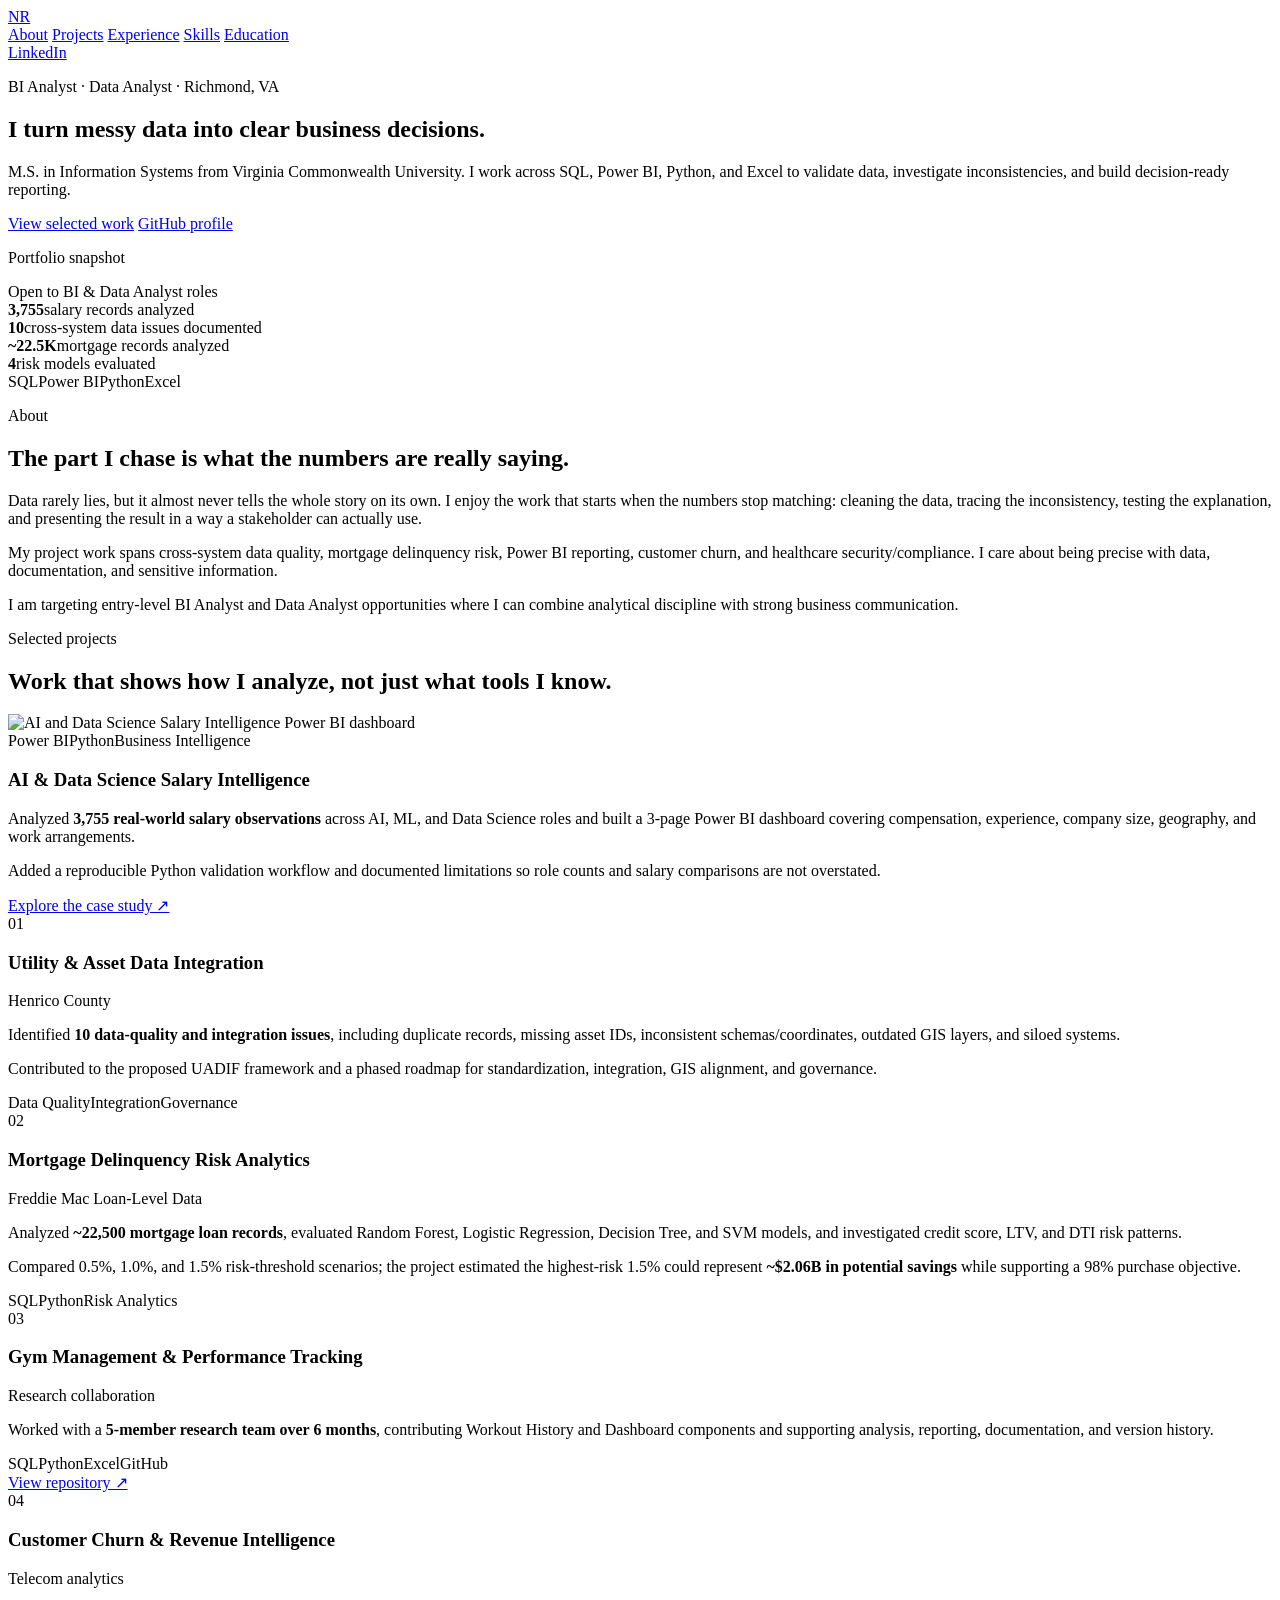
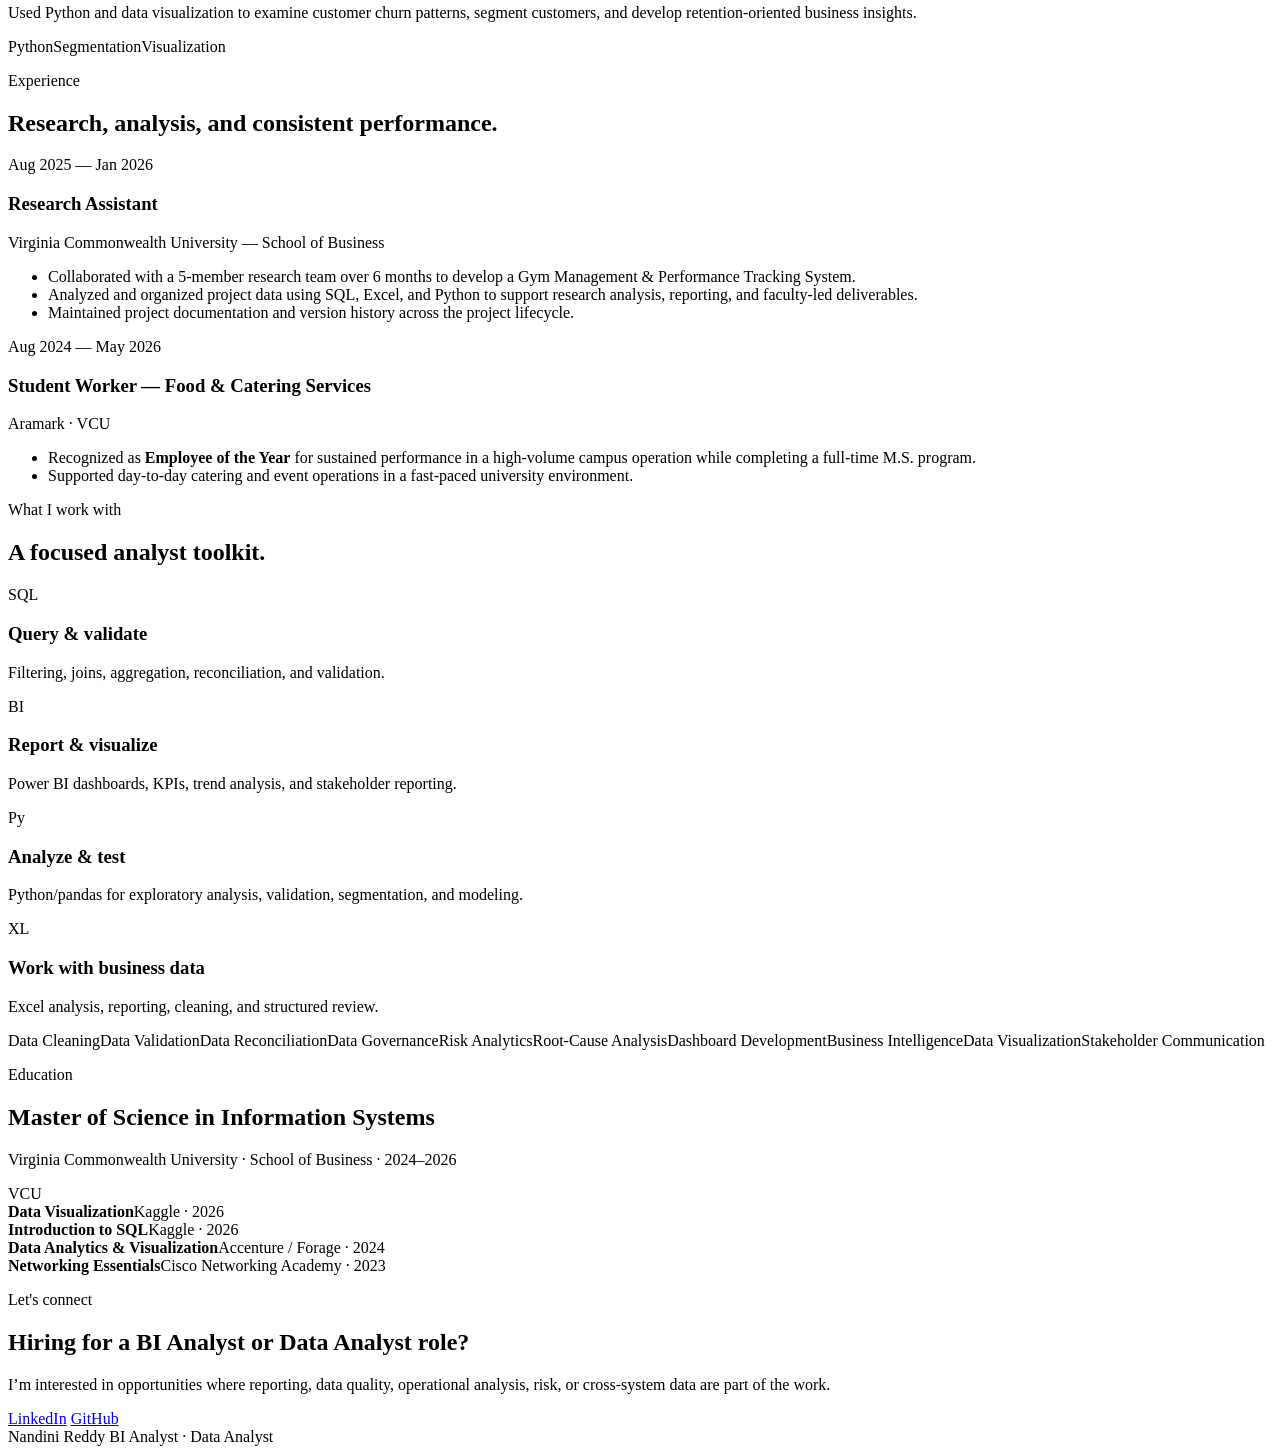
==== index.html @ f05cb291 "Add BI analytics portfolio website" ====
<!doctype html>
<html lang="en">
<head>
  <meta charset="utf-8" />
  <meta name="viewport" content="width=device-width, initial-scale=1" />
  <meta name="description" content="Nandini Reddy — BI Analyst and Data Analyst portfolio featuring Power BI, SQL, Python, Excel, data quality, and risk analytics projects." />
  <title>Nandini Reddy | BI & Data Analyst</title>
  <link rel="preconnect" href="https://fonts.googleapis.com">
  <link rel="preconnect" href="https://fonts.gstatic.com" crossorigin>
  <link href="https://fonts.googleapis.com/css2?family=Inter:wght@400;500;600;700;800&family=Playfair+Display:wght@600;700&display=swap" rel="stylesheet">
  <link rel="stylesheet" href="styles.css" />
</head>
<body>
  <header class="site-header">
    <a class="brand" href="#home" aria-label="Home">NR</a>
    <nav class="nav" aria-label="Primary navigation">
      <a href="#about">About</a>
      <a href="#projects">Projects</a>
      <a href="#experience">Experience</a>
      <a href="#skills">Skills</a>
      <a href="#education">Education</a>
    </nav>
    <a class="nav-cta" href="https://www.linkedin.com/in/gnandinireddy" target="_blank" rel="noreferrer">LinkedIn</a>
  </header>

  <main>
    <section id="home" class="hero section-shell">
      <div class="hero-copy reveal">
        <p class="eyebrow">BI Analyst · Data Analyst · Richmond, VA</p>
        <h1>I turn messy data into <span>clear business decisions.</span></h1>
        <p class="hero-lede">M.S. in Information Systems from Virginia Commonwealth University. I work across SQL, Power BI, Python, and Excel to validate data, investigate inconsistencies, and build decision-ready reporting.</p>
        <div class="hero-actions">
          <a class="btn btn-primary" href="#projects">View selected work</a>
          <a class="btn btn-secondary" href="https://github.com/gudhatin28" target="_blank" rel="noreferrer">GitHub profile</a>
        </div>
      </div>

      <aside class="hero-panel reveal" aria-label="Portfolio highlights">
        <div class="hero-panel-top">
          <p class="mini-label">Portfolio snapshot</p>
          <span class="status-dot"><i></i> Open to BI & Data Analyst roles</span>
        </div>
        <div class="metric-grid">
          <div class="metric-card"><strong>3,755</strong><span>salary records analyzed</span></div>
          <div class="metric-card"><strong>10</strong><span>cross-system data issues documented</span></div>
          <div class="metric-card"><strong>~22.5K</strong><span>mortgage records analyzed</span></div>
          <div class="metric-card"><strong>4</strong><span>risk models evaluated</span></div>
        </div>
        <div class="stack-line">
          <span>SQL</span><span>Power BI</span><span>Python</span><span>Excel</span>
        </div>
      </aside>
    </section>

    <section id="about" class="about section-shell section-block">
      <div class="section-heading reveal">
        <p class="eyebrow">About</p>
        <h2>The part I chase is what the numbers are really saying.</h2>
      </div>
      <div class="about-grid">
        <p class="about-lead reveal">Data rarely lies, but it almost never tells the whole story on its own. I enjoy the work that starts when the numbers stop matching: cleaning the data, tracing the inconsistency, testing the explanation, and presenting the result in a way a stakeholder can actually use.</p>
        <div class="about-copy reveal">
          <p>My project work spans cross-system data quality, mortgage delinquency risk, Power BI reporting, customer churn, and healthcare security/compliance. I care about being precise with data, documentation, and sensitive information.</p>
          <p>I am targeting entry-level BI Analyst and Data Analyst opportunities where I can combine analytical discipline with strong business communication.</p>
        </div>
      </div>
    </section>

    <section id="projects" class="projects section-shell section-block">
      <div class="section-heading reveal">
        <p class="eyebrow">Selected projects</p>
        <h2>Work that shows how I analyze, not just what tools I know.</h2>
      </div>

      <article class="project project-featured reveal">
        <div class="project-media">
          <img src="https://raw.githubusercontent.com/gudhatin28/ai-job-market-powerbi-dashboard/main/overview.png" alt="AI and Data Science Salary Intelligence Power BI dashboard" loading="lazy" />
        </div>
        <div class="project-content">
          <div class="project-kicker"><span>Power BI</span><span>Python</span><span>Business Intelligence</span></div>
          <h3>AI & Data Science Salary Intelligence</h3>
          <p>Analyzed <strong>3,755 real-world salary observations</strong> across AI, ML, and Data Science roles and built a 3-page Power BI dashboard covering compensation, experience, company size, geography, and work arrangements.</p>
          <p>Added a reproducible Python validation workflow and documented limitations so role counts and salary comparisons are not overstated.</p>
          <a class="text-link" href="https://github.com/gudhatin28/ai-job-market-powerbi-dashboard" target="_blank" rel="noreferrer">Explore the case study ↗</a>
        </div>
      </article>

      <div class="project-grid">
        <article class="project-card reveal">
          <div class="project-number">01</div>
          <h3>Utility & Asset Data Integration</h3>
          <p class="project-subtitle">Henrico County</p>
          <p>Identified <strong>10 data-quality and integration issues</strong>, including duplicate records, missing asset IDs, inconsistent schemas/coordinates, outdated GIS layers, and siloed systems.</p>
          <p>Contributed to the proposed UADIF framework and a phased roadmap for standardization, integration, GIS alignment, and governance.</p>
          <div class="tag-row"><span>Data Quality</span><span>Integration</span><span>Governance</span></div>
        </article>

        <article class="project-card reveal">
          <div class="project-number">02</div>
          <h3>Mortgage Delinquency Risk Analytics</h3>
          <p class="project-subtitle">Freddie Mac Loan-Level Data</p>
          <p>Analyzed <strong>~22,500 mortgage loan records</strong>, evaluated Random Forest, Logistic Regression, Decision Tree, and SVM models, and investigated credit score, LTV, and DTI risk patterns.</p>
          <p>Compared 0.5%, 1.0%, and 1.5% risk-threshold scenarios; the project estimated the highest-risk 1.5% could represent <strong>~$2.06B in potential savings</strong> while supporting a 98% purchase objective.</p>
          <div class="tag-row"><span>SQL</span><span>Python</span><span>Risk Analytics</span></div>
        </article>

        <article class="project-card reveal">
          <div class="project-number">03</div>
          <h3>Gym Management & Performance Tracking</h3>
          <p class="project-subtitle">Research collaboration</p>
          <p>Worked with a <strong>5-member research team over 6 months</strong>, contributing Workout History and Dashboard components and supporting analysis, reporting, documentation, and version history.</p>
          <div class="tag-row"><span>SQL</span><span>Python</span><span>Excel</span><span>GitHub</span></div>
          <a class="text-link" href="https://github.com/gudhatin28/Gym-Management-and-Performance-Tracking-System" target="_blank" rel="noreferrer">View repository ↗</a>
        </article>

        <article class="project-card muted reveal">
          <div class="project-number">04</div>
          <h3>Customer Churn & Revenue Intelligence</h3>
          <p class="project-subtitle">Telecom analytics</p>
          <p>Used Python and data visualization to examine customer churn patterns, segment customers, and develop retention-oriented business insights.</p>
          <div class="tag-row"><span>Python</span><span>Segmentation</span><span>Visualization</span></div>
        </article>
      </div>
    </section>

    <section id="experience" class="experience section-shell section-block">
      <div class="section-heading reveal">
        <p class="eyebrow">Experience</p>
        <h2>Research, analysis, and consistent performance.</h2>
      </div>
      <div class="timeline">
        <article class="timeline-item reveal">
          <div class="timeline-date">Aug 2025 — Jan 2026</div>
          <div class="timeline-body">
            <h3>Research Assistant</h3>
            <p class="timeline-org">Virginia Commonwealth University — School of Business</p>
            <ul>
              <li>Collaborated with a 5-member research team over 6 months to develop a Gym Management & Performance Tracking System.</li>
              <li>Analyzed and organized project data using SQL, Excel, and Python to support research analysis, reporting, and faculty-led deliverables.</li>
              <li>Maintained project documentation and version history across the project lifecycle.</li>
            </ul>
          </div>
        </article>

        <article class="timeline-item reveal">
          <div class="timeline-date">Aug 2024 — May 2026</div>
          <div class="timeline-body">
            <h3>Student Worker — Food & Catering Services</h3>
            <p class="timeline-org">Aramark · VCU</p>
            <ul>
              <li>Recognized as <strong>Employee of the Year</strong> for sustained performance in a high-volume campus operation while completing a full-time M.S. program.</li>
              <li>Supported day-to-day catering and event operations in a fast-paced university environment.</li>
            </ul>
          </div>
        </article>
      </div>
    </section>

    <section id="skills" class="skills section-shell section-block">
      <div class="section-heading centered reveal">
        <p class="eyebrow">What I work with</p>
        <h2>A focused analyst toolkit.</h2>
      </div>
      <div class="skill-grid">
        <div class="skill-card reveal"><span class="skill-icon">SQL</span><h3>Query & validate</h3><p>Filtering, joins, aggregation, reconciliation, and validation.</p></div>
        <div class="skill-card reveal"><span class="skill-icon">BI</span><h3>Report & visualize</h3><p>Power BI dashboards, KPIs, trend analysis, and stakeholder reporting.</p></div>
        <div class="skill-card reveal"><span class="skill-icon">Py</span><h3>Analyze & test</h3><p>Python/pandas for exploratory analysis, validation, segmentation, and modeling.</p></div>
        <div class="skill-card reveal"><span class="skill-icon">XL</span><h3>Work with business data</h3><p>Excel analysis, reporting, cleaning, and structured review.</p></div>
      </div>
      <div class="skill-cloud reveal" aria-label="Additional skills">
        <span>Data Cleaning</span><span>Data Validation</span><span>Data Reconciliation</span><span>Data Governance</span><span>Risk Analytics</span><span>Root-Cause Analysis</span><span>Dashboard Development</span><span>Business Intelligence</span><span>Data Visualization</span><span>Stakeholder Communication</span>
      </div>
    </section>

    <section id="education" class="education section-shell section-block">
      <div class="education-card reveal">
        <div>
          <p class="eyebrow">Education</p>
          <h2>Master of Science in Information Systems</h2>
          <p>Virginia Commonwealth University · School of Business · 2024–2026</p>
        </div>
        <div class="education-mark">VCU</div>
      </div>

      <div class="cert-grid reveal">
        <div><strong>Data Visualization</strong><span>Kaggle · 2026</span></div>
        <div><strong>Introduction to SQL</strong><span>Kaggle · 2026</span></div>
        <div><strong>Data Analytics & Visualization</strong><span>Accenture / Forage · 2024</span></div>
        <div><strong>Networking Essentials</strong><span>Cisco Networking Academy · 2023</span></div>
      </div>
    </section>

    <section class="contact section-shell section-block">
      <div class="contact-card reveal">
        <p class="eyebrow">Let's connect</p>
        <h2>Hiring for a BI Analyst or Data Analyst role?</h2>
        <p>I’m interested in opportunities where reporting, data quality, operational analysis, risk, or cross-system data are part of the work.</p>
        <div class="hero-actions">
          <a class="btn btn-primary" href="https://www.linkedin.com/in/gnandinireddy" target="_blank" rel="noreferrer">LinkedIn</a>
          <a class="btn btn-secondary" href="https://github.com/gudhatin28" target="_blank" rel="noreferrer">GitHub</a>
        </div>
      </div>
    </section>
  </main>

  <footer>
    <div class="section-shell footer-inner">
      <span>Nandini Reddy</span>
      <span>BI Analyst · Data Analyst</span>
      <span id="year"></span>
    </div>
  </footer>

  <script src="script.js"></script>
</body>
</html>
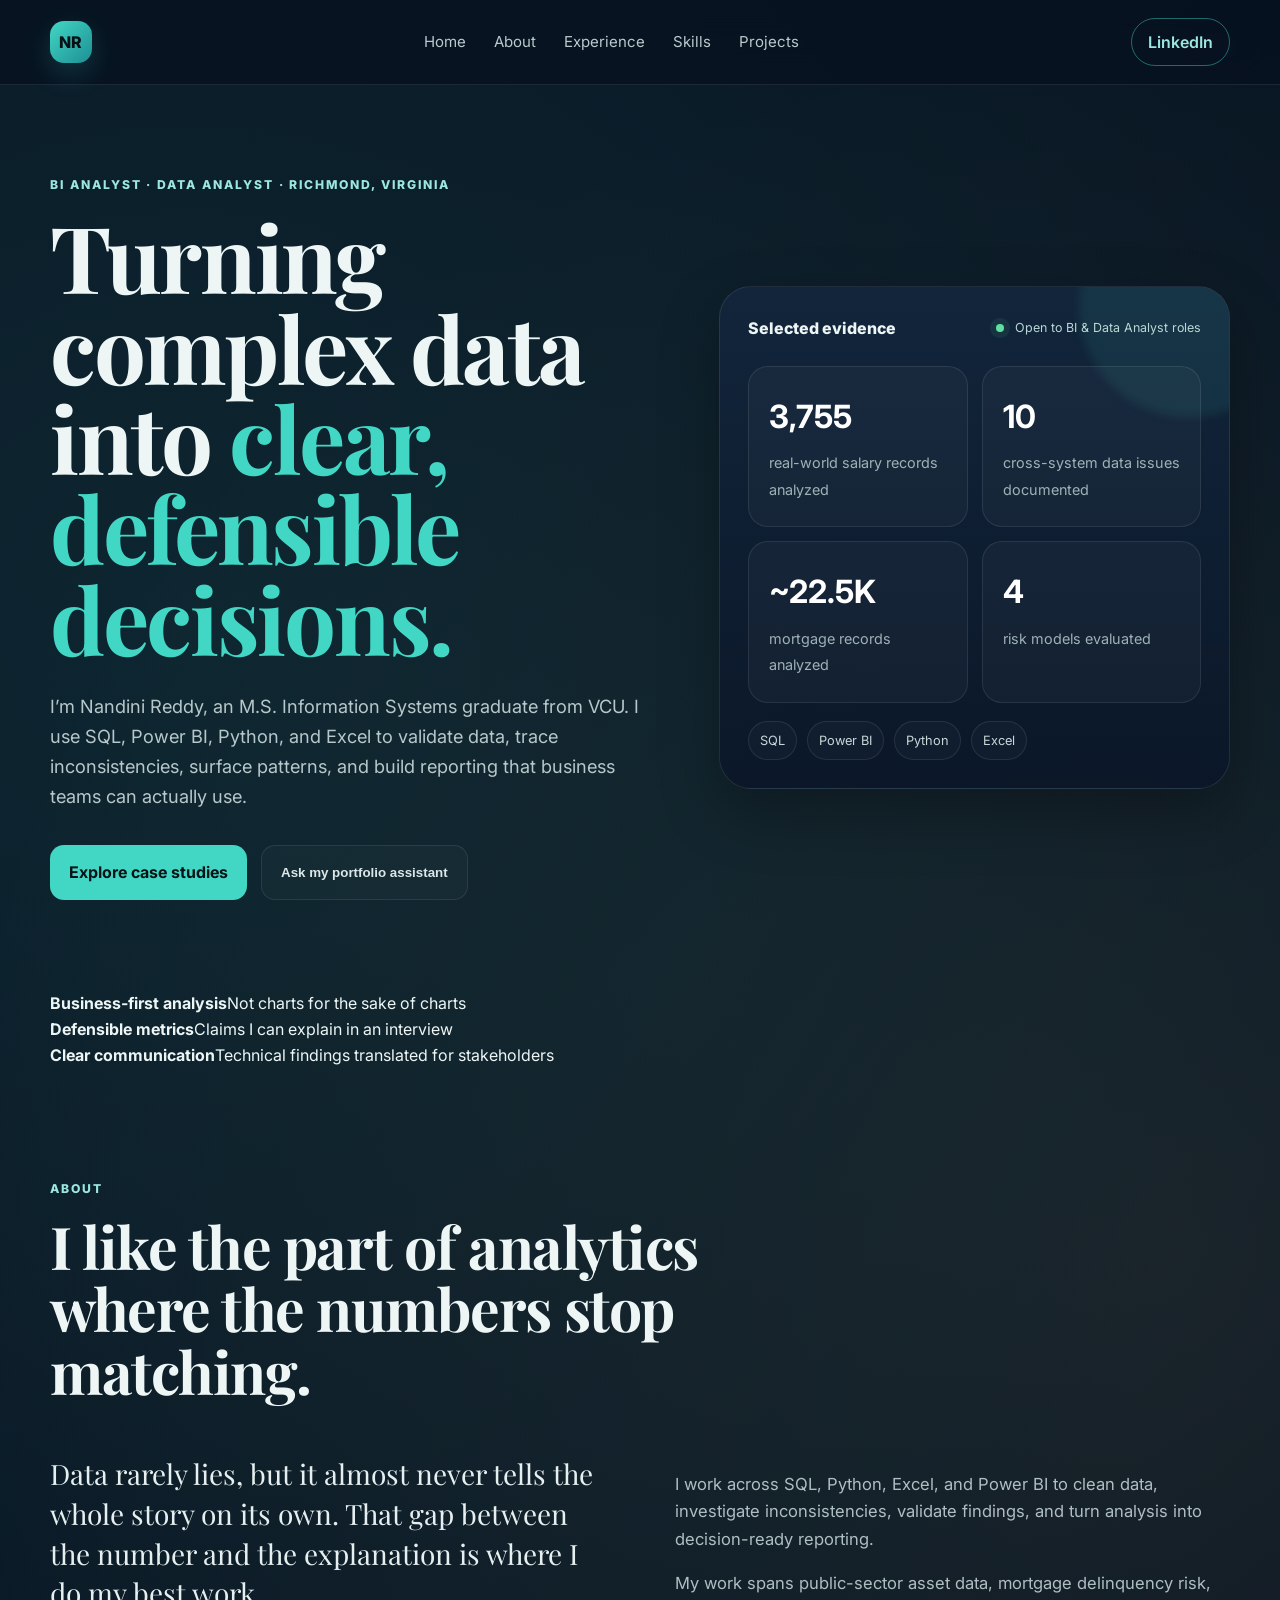
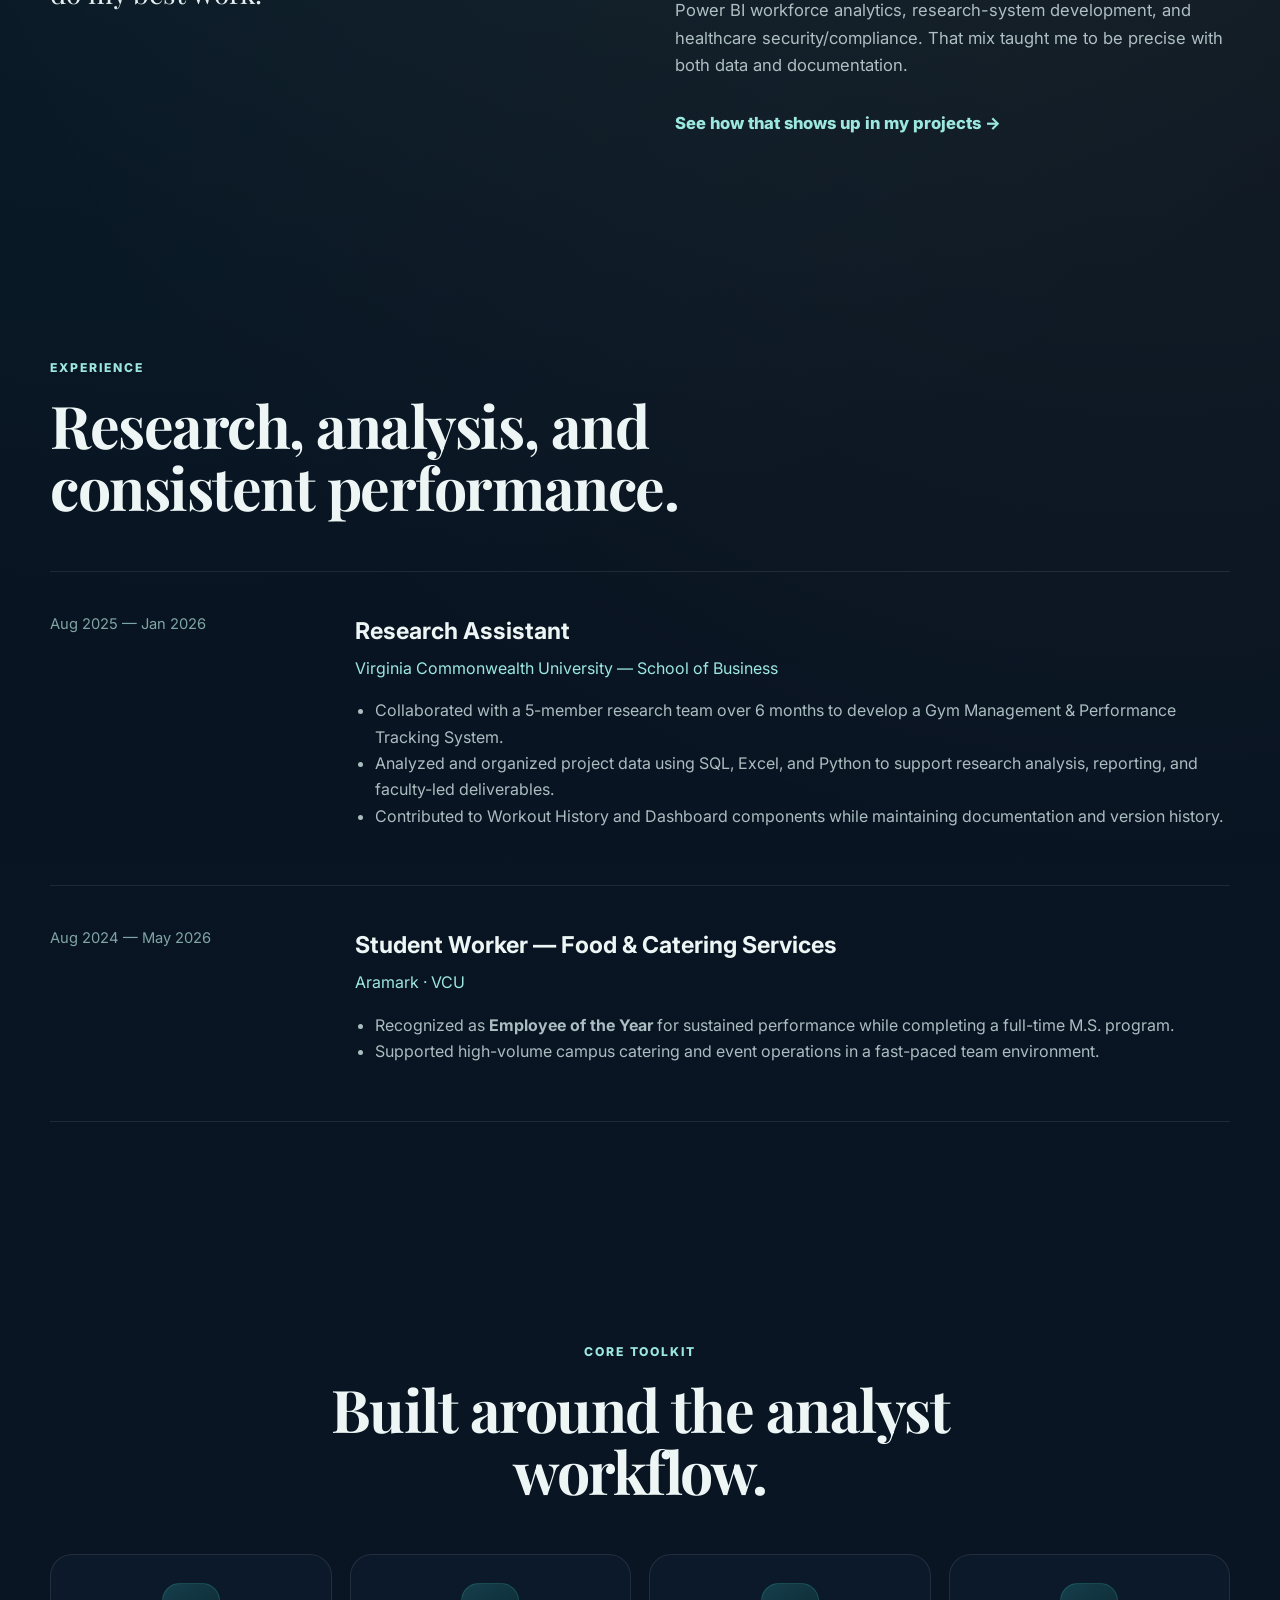
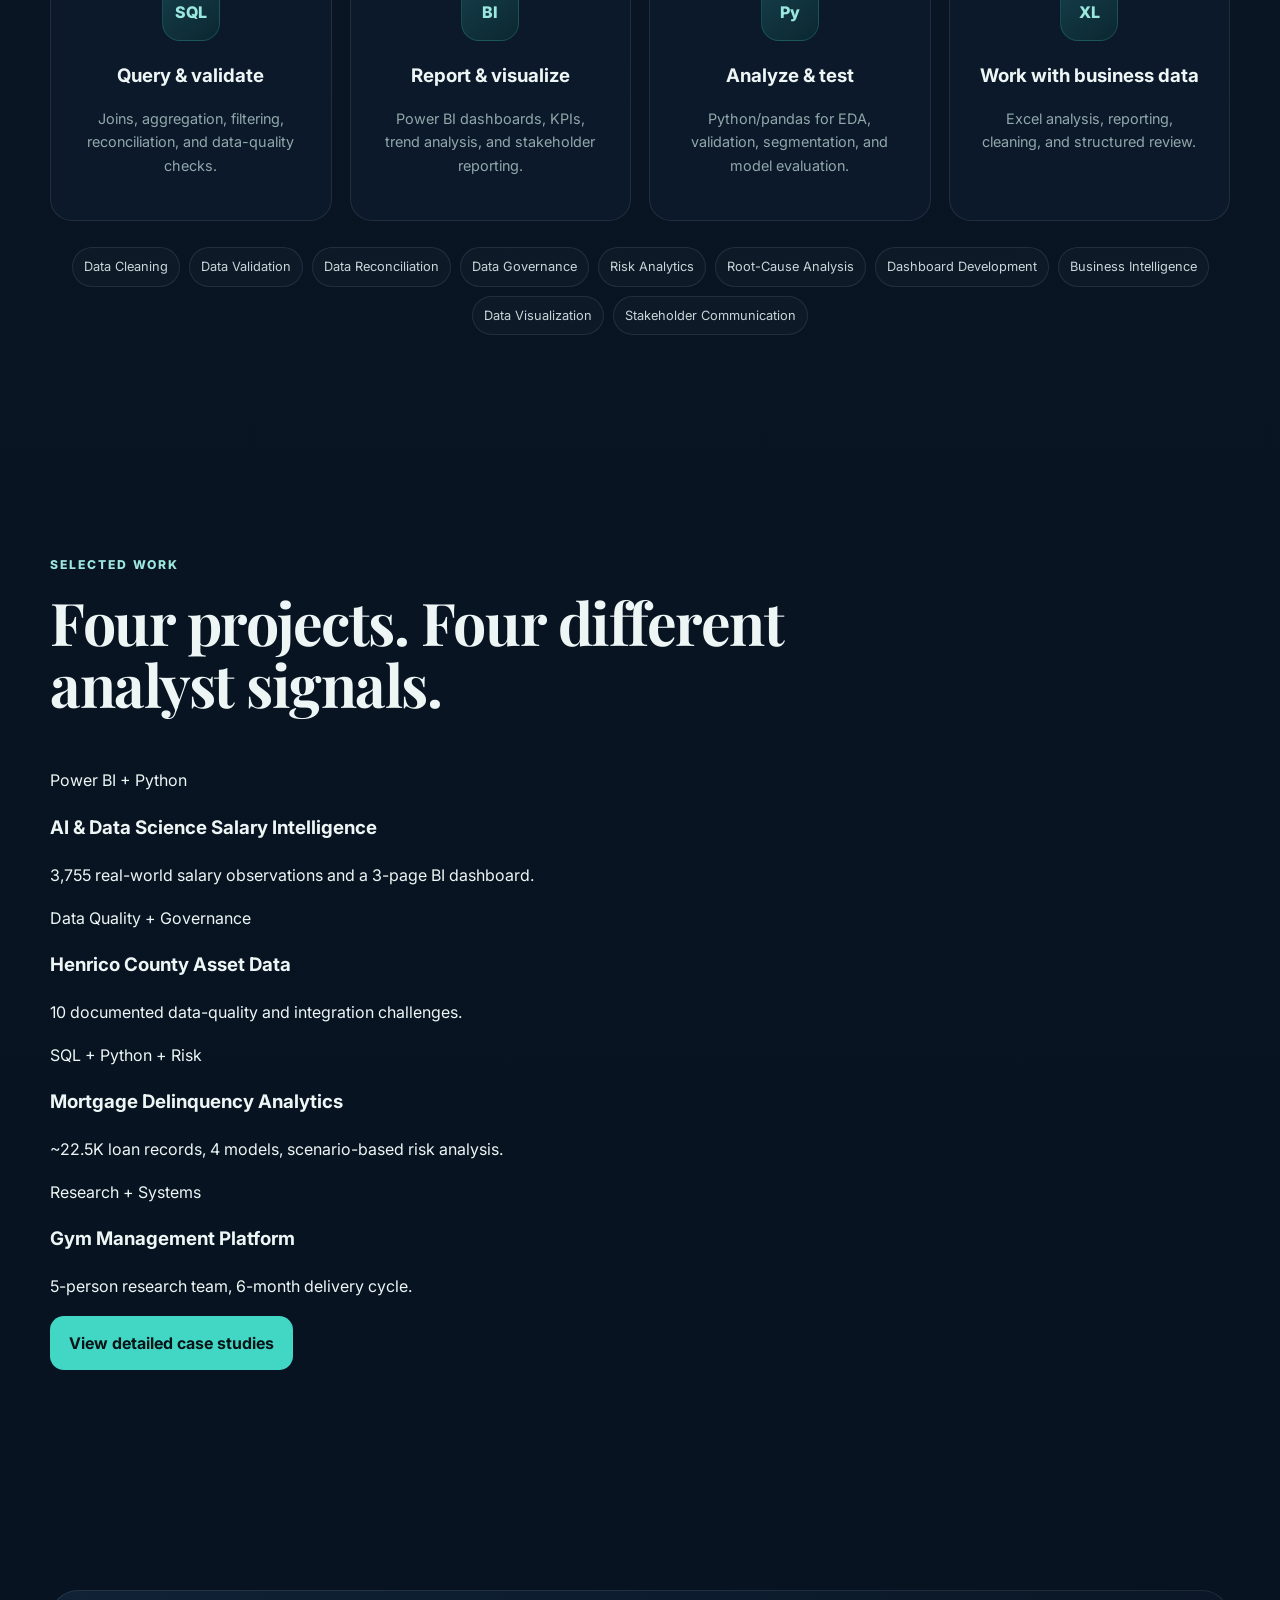
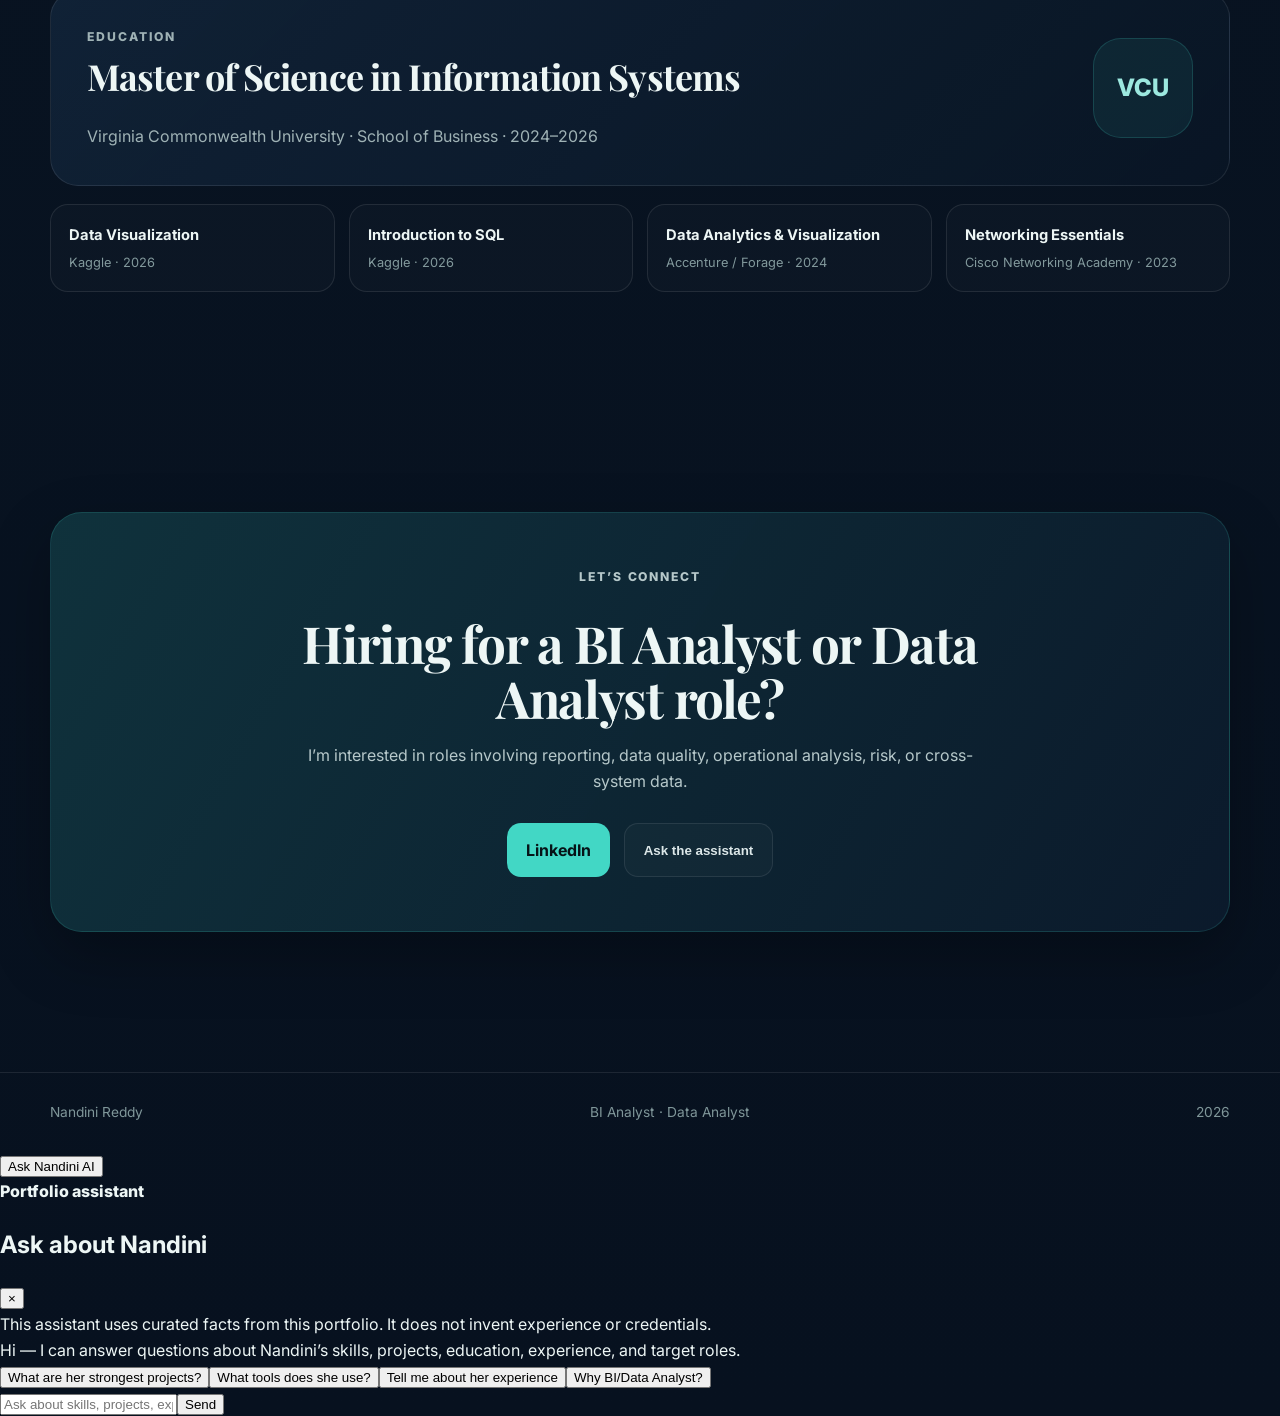
==== commit fc048b0d: "Turn portfolio home into advanced two-page experience" ====
--- a/index.html
+++ b/index.html
@@ -3,22 +3,22 @@
 <head>
   <meta charset="utf-8" />
   <meta name="viewport" content="width=device-width, initial-scale=1" />
-  <meta name="description" content="Nandini Reddy — BI Analyst and Data Analyst portfolio featuring Power BI, SQL, Python, Excel, data quality, and risk analytics projects." />
+  <meta name="description" content="Nandini Reddy — BI Analyst and Data Analyst portfolio featuring SQL, Power BI, Python, Excel, data quality, and decision-ready analytics." />
   <title>Nandini Reddy | BI & Data Analyst</title>
   <link rel="preconnect" href="https://fonts.googleapis.com">
   <link rel="preconnect" href="https://fonts.gstatic.com" crossorigin>
   <link href="https://fonts.googleapis.com/css2?family=Inter:wght@400;500;600;700;800&family=Playfair+Display:wght@600;700&display=swap" rel="stylesheet">
   <link rel="stylesheet" href="styles.css" />
 </head>
-<body>
+<body data-page="home">
   <header class="site-header">
-    <a class="brand" href="#home" aria-label="Home">NR</a>
+    <a class="brand" href="index.html" aria-label="Home">NR</a>
     <nav class="nav" aria-label="Primary navigation">
+      <a class="active" href="index.html">Home</a>
       <a href="#about">About</a>
-      <a href="#projects">Projects</a>
       <a href="#experience">Experience</a>
       <a href="#skills">Skills</a>
-      <a href="#education">Education</a>
+      <a href="projects.html">Projects</a>
     </nav>
     <a class="nav-cta" href="https://www.linkedin.com/in/gnandinireddy" target="_blank" rel="noreferrer">LinkedIn</a>
   </header>
@@ -26,100 +26,48 @@
   <main>
     <section id="home" class="hero section-shell">
       <div class="hero-copy reveal">
-        <p class="eyebrow">BI Analyst · Data Analyst · Richmond, VA</p>
-        <h1>I turn messy data into <span>clear business decisions.</span></h1>
-        <p class="hero-lede">M.S. in Information Systems from Virginia Commonwealth University. I work across SQL, Power BI, Python, and Excel to validate data, investigate inconsistencies, and build decision-ready reporting.</p>
+        <p class="eyebrow">BI Analyst · Data Analyst · Richmond, Virginia</p>
+        <h1>Turning complex data into <span>clear, defensible decisions.</span></h1>
+        <p class="hero-lede">I’m Nandini Reddy, an M.S. Information Systems graduate from VCU. I use SQL, Power BI, Python, and Excel to validate data, trace inconsistencies, surface patterns, and build reporting that business teams can actually use.</p>
         <div class="hero-actions">
-          <a class="btn btn-primary" href="#projects">View selected work</a>
-          <a class="btn btn-secondary" href="https://github.com/gudhatin28" target="_blank" rel="noreferrer">GitHub profile</a>
+          <a class="btn btn-primary" href="projects.html">Explore case studies</a>
+          <button class="btn btn-secondary open-assistant" type="button">Ask my portfolio assistant</button>
         </div>
       </div>
 
       <aside class="hero-panel reveal" aria-label="Portfolio highlights">
         <div class="hero-panel-top">
-          <p class="mini-label">Portfolio snapshot</p>
+          <p class="mini-label">Selected evidence</p>
           <span class="status-dot"><i></i> Open to BI & Data Analyst roles</span>
         </div>
         <div class="metric-grid">
-          <div class="metric-card"><strong>3,755</strong><span>salary records analyzed</span></div>
+          <div class="metric-card"><strong>3,755</strong><span>real-world salary records analyzed</span></div>
           <div class="metric-card"><strong>10</strong><span>cross-system data issues documented</span></div>
           <div class="metric-card"><strong>~22.5K</strong><span>mortgage records analyzed</span></div>
           <div class="metric-card"><strong>4</strong><span>risk models evaluated</span></div>
         </div>
-        <div class="stack-line">
-          <span>SQL</span><span>Power BI</span><span>Python</span><span>Excel</span>
-        </div>
+        <div class="stack-line"><span>SQL</span><span>Power BI</span><span>Python</span><span>Excel</span></div>
       </aside>
+    </section>
+
+    <section class="trust-strip section-shell reveal" aria-label="Portfolio strengths">
+      <div><strong>Business-first analysis</strong><span>Not charts for the sake of charts</span></div>
+      <div><strong>Defensible metrics</strong><span>Claims I can explain in an interview</span></div>
+      <div><strong>Clear communication</strong><span>Technical findings translated for stakeholders</span></div>
     </section>
 
     <section id="about" class="about section-shell section-block">
       <div class="section-heading reveal">
         <p class="eyebrow">About</p>
-        <h2>The part I chase is what the numbers are really saying.</h2>
+        <h2>I like the part of analytics where the numbers stop matching.</h2>
       </div>
       <div class="about-grid">
-        <p class="about-lead reveal">Data rarely lies, but it almost never tells the whole story on its own. I enjoy the work that starts when the numbers stop matching: cleaning the data, tracing the inconsistency, testing the explanation, and presenting the result in a way a stakeholder can actually use.</p>
+        <p class="about-lead reveal">Data rarely lies, but it almost never tells the whole story on its own. That gap between the number and the explanation is where I do my best work.</p>
         <div class="about-copy reveal">
-          <p>My project work spans cross-system data quality, mortgage delinquency risk, Power BI reporting, customer churn, and healthcare security/compliance. I care about being precise with data, documentation, and sensitive information.</p>
-          <p>I am targeting entry-level BI Analyst and Data Analyst opportunities where I can combine analytical discipline with strong business communication.</p>
+          <p>I work across SQL, Python, Excel, and Power BI to clean data, investigate inconsistencies, validate findings, and turn analysis into decision-ready reporting.</p>
+          <p>My work spans public-sector asset data, mortgage delinquency risk, Power BI workforce analytics, research-system development, and healthcare security/compliance. That mix taught me to be precise with both data and documentation.</p>
+          <a class="text-link" href="projects.html">See how that shows up in my projects →</a>
         </div>
-      </div>
-    </section>
-
-    <section id="projects" class="projects section-shell section-block">
-      <div class="section-heading reveal">
-        <p class="eyebrow">Selected projects</p>
-        <h2>Work that shows how I analyze, not just what tools I know.</h2>
-      </div>
-
-      <article class="project project-featured reveal">
-        <div class="project-media">
-          <img src="https://raw.githubusercontent.com/gudhatin28/ai-job-market-powerbi-dashboard/main/overview.png" alt="AI and Data Science Salary Intelligence Power BI dashboard" loading="lazy" />
-        </div>
-        <div class="project-content">
-          <div class="project-kicker"><span>Power BI</span><span>Python</span><span>Business Intelligence</span></div>
-          <h3>AI & Data Science Salary Intelligence</h3>
-          <p>Analyzed <strong>3,755 real-world salary observations</strong> across AI, ML, and Data Science roles and built a 3-page Power BI dashboard covering compensation, experience, company size, geography, and work arrangements.</p>
-          <p>Added a reproducible Python validation workflow and documented limitations so role counts and salary comparisons are not overstated.</p>
-          <a class="text-link" href="https://github.com/gudhatin28/ai-job-market-powerbi-dashboard" target="_blank" rel="noreferrer">Explore the case study ↗</a>
-        </div>
-      </article>
-
-      <div class="project-grid">
-        <article class="project-card reveal">
-          <div class="project-number">01</div>
-          <h3>Utility & Asset Data Integration</h3>
-          <p class="project-subtitle">Henrico County</p>
-          <p>Identified <strong>10 data-quality and integration issues</strong>, including duplicate records, missing asset IDs, inconsistent schemas/coordinates, outdated GIS layers, and siloed systems.</p>
-          <p>Contributed to the proposed UADIF framework and a phased roadmap for standardization, integration, GIS alignment, and governance.</p>
-          <div class="tag-row"><span>Data Quality</span><span>Integration</span><span>Governance</span></div>
-        </article>
-
-        <article class="project-card reveal">
-          <div class="project-number">02</div>
-          <h3>Mortgage Delinquency Risk Analytics</h3>
-          <p class="project-subtitle">Freddie Mac Loan-Level Data</p>
-          <p>Analyzed <strong>~22,500 mortgage loan records</strong>, evaluated Random Forest, Logistic Regression, Decision Tree, and SVM models, and investigated credit score, LTV, and DTI risk patterns.</p>
-          <p>Compared 0.5%, 1.0%, and 1.5% risk-threshold scenarios; the project estimated the highest-risk 1.5% could represent <strong>~$2.06B in potential savings</strong> while supporting a 98% purchase objective.</p>
-          <div class="tag-row"><span>SQL</span><span>Python</span><span>Risk Analytics</span></div>
-        </article>
-
-        <article class="project-card reveal">
-          <div class="project-number">03</div>
-          <h3>Gym Management & Performance Tracking</h3>
-          <p class="project-subtitle">Research collaboration</p>
-          <p>Worked with a <strong>5-member research team over 6 months</strong>, contributing Workout History and Dashboard components and supporting analysis, reporting, documentation, and version history.</p>
-          <div class="tag-row"><span>SQL</span><span>Python</span><span>Excel</span><span>GitHub</span></div>
-          <a class="text-link" href="https://github.com/gudhatin28/Gym-Management-and-Performance-Tracking-System" target="_blank" rel="noreferrer">View repository ↗</a>
-        </article>
-
-        <article class="project-card muted reveal">
-          <div class="project-number">04</div>
-          <h3>Customer Churn & Revenue Intelligence</h3>
-          <p class="project-subtitle">Telecom analytics</p>
-          <p>Used Python and data visualization to examine customer churn patterns, segment customers, and develop retention-oriented business insights.</p>
-          <div class="tag-row"><span>Python</span><span>Segmentation</span><span>Visualization</span></div>
-        </article>
       </div>
     </section>
 
@@ -137,7 +85,7 @@
             <ul>
               <li>Collaborated with a 5-member research team over 6 months to develop a Gym Management & Performance Tracking System.</li>
               <li>Analyzed and organized project data using SQL, Excel, and Python to support research analysis, reporting, and faculty-led deliverables.</li>
-              <li>Maintained project documentation and version history across the project lifecycle.</li>
+              <li>Contributed to Workout History and Dashboard components while maintaining documentation and version history.</li>
             </ul>
           </div>
         </article>
@@ -148,8 +96,8 @@
             <h3>Student Worker — Food & Catering Services</h3>
             <p class="timeline-org">Aramark · VCU</p>
             <ul>
-              <li>Recognized as <strong>Employee of the Year</strong> for sustained performance in a high-volume campus operation while completing a full-time M.S. program.</li>
-              <li>Supported day-to-day catering and event operations in a fast-paced university environment.</li>
+              <li>Recognized as <strong>Employee of the Year</strong> for sustained performance while completing a full-time M.S. program.</li>
+              <li>Supported high-volume campus catering and event operations in a fast-paced team environment.</li>
             </ul>
           </div>
         </article>
@@ -158,30 +106,39 @@
 
     <section id="skills" class="skills section-shell section-block">
       <div class="section-heading centered reveal">
-        <p class="eyebrow">What I work with</p>
-        <h2>A focused analyst toolkit.</h2>
+        <p class="eyebrow">Core toolkit</p>
+        <h2>Built around the analyst workflow.</h2>
       </div>
       <div class="skill-grid">
-        <div class="skill-card reveal"><span class="skill-icon">SQL</span><h3>Query & validate</h3><p>Filtering, joins, aggregation, reconciliation, and validation.</p></div>
+        <div class="skill-card reveal"><span class="skill-icon">SQL</span><h3>Query & validate</h3><p>Joins, aggregation, filtering, reconciliation, and data-quality checks.</p></div>
         <div class="skill-card reveal"><span class="skill-icon">BI</span><h3>Report & visualize</h3><p>Power BI dashboards, KPIs, trend analysis, and stakeholder reporting.</p></div>
-        <div class="skill-card reveal"><span class="skill-icon">Py</span><h3>Analyze & test</h3><p>Python/pandas for exploratory analysis, validation, segmentation, and modeling.</p></div>
+        <div class="skill-card reveal"><span class="skill-icon">Py</span><h3>Analyze & test</h3><p>Python/pandas for EDA, validation, segmentation, and model evaluation.</p></div>
         <div class="skill-card reveal"><span class="skill-icon">XL</span><h3>Work with business data</h3><p>Excel analysis, reporting, cleaning, and structured review.</p></div>
       </div>
-      <div class="skill-cloud reveal" aria-label="Additional skills">
+      <div class="skill-cloud reveal">
         <span>Data Cleaning</span><span>Data Validation</span><span>Data Reconciliation</span><span>Data Governance</span><span>Risk Analytics</span><span>Root-Cause Analysis</span><span>Dashboard Development</span><span>Business Intelligence</span><span>Data Visualization</span><span>Stakeholder Communication</span>
       </div>
     </section>
 
-    <section id="education" class="education section-shell section-block">
+    <section class="home-project-preview section-shell section-block">
+      <div class="section-heading reveal">
+        <p class="eyebrow">Selected work</p>
+        <h2>Four projects. Four different analyst signals.</h2>
+      </div>
+      <div class="preview-grid">
+        <a class="preview-card reveal" href="projects.html#salary"><span>Power BI + Python</span><h3>AI & Data Science Salary Intelligence</h3><p>3,755 real-world salary observations and a 3-page BI dashboard.</p></a>
+        <a class="preview-card reveal" href="projects.html#henrico"><span>Data Quality + Governance</span><h3>Henrico County Asset Data</h3><p>10 documented data-quality and integration challenges.</p></a>
+        <a class="preview-card reveal" href="projects.html#mortgage"><span>SQL + Python + Risk</span><h3>Mortgage Delinquency Analytics</h3><p>~22.5K loan records, 4 models, scenario-based risk analysis.</p></a>
+        <a class="preview-card reveal" href="projects.html#gym"><span>Research + Systems</span><h3>Gym Management Platform</h3><p>5-person research team, 6-month delivery cycle.</p></a>
+      </div>
+      <div class="center-action reveal"><a class="btn btn-primary" href="projects.html">View detailed case studies</a></div>
+    </section>
+
+    <section class="education section-shell section-block">
       <div class="education-card reveal">
-        <div>
-          <p class="eyebrow">Education</p>
-          <h2>Master of Science in Information Systems</h2>
-          <p>Virginia Commonwealth University · School of Business · 2024–2026</p>
-        </div>
+        <div><p class="eyebrow">Education</p><h2>Master of Science in Information Systems</h2><p>Virginia Commonwealth University · School of Business · 2024–2026</p></div>
         <div class="education-mark">VCU</div>
       </div>
-
       <div class="cert-grid reveal">
         <div><strong>Data Visualization</strong><span>Kaggle · 2026</span></div>
         <div><strong>Introduction to SQL</strong><span>Kaggle · 2026</span></div>
@@ -192,24 +149,31 @@
 
     <section class="contact section-shell section-block">
       <div class="contact-card reveal">
-        <p class="eyebrow">Let's connect</p>
+        <p class="eyebrow">Let’s connect</p>
         <h2>Hiring for a BI Analyst or Data Analyst role?</h2>
-        <p>I’m interested in opportunities where reporting, data quality, operational analysis, risk, or cross-system data are part of the work.</p>
-        <div class="hero-actions">
-          <a class="btn btn-primary" href="https://www.linkedin.com/in/gnandinireddy" target="_blank" rel="noreferrer">LinkedIn</a>
-          <a class="btn btn-secondary" href="https://github.com/gudhatin28" target="_blank" rel="noreferrer">GitHub</a>
-        </div>
+        <p>I’m interested in roles involving reporting, data quality, operational analysis, risk, or cross-system data.</p>
+        <div class="hero-actions"><a class="btn btn-primary" href="https://www.linkedin.com/in/gnandinireddy" target="_blank" rel="noreferrer">LinkedIn</a><button class="btn btn-secondary open-assistant" type="button">Ask the assistant</button></div>
       </div>
     </section>
   </main>
 
-  <footer>
-    <div class="section-shell footer-inner">
-      <span>Nandini Reddy</span>
-      <span>BI Analyst · Data Analyst</span>
-      <span id="year"></span>
-    </div>
-  </footer>
+  <footer><div class="section-shell footer-inner"><span>Nandini Reddy</span><span>BI Analyst · Data Analyst</span><span id="year"></span></div></footer>
+
+  <button class="assistant-launcher open-assistant" type="button" aria-label="Open portfolio assistant"><span class="assistant-pulse"></span>Ask Nandini AI</button>
+  <div class="assistant-shell" id="assistantShell" aria-hidden="true">
+    <div class="assistant-backdrop" data-close-assistant></div>
+    <section class="assistant-panel" role="dialog" aria-modal="true" aria-labelledby="assistantTitle">
+      <div class="assistant-head"><div><p class="mini-label">Portfolio assistant</p><h2 id="assistantTitle">Ask about Nandini</h2></div><button class="assistant-close" type="button" data-close-assistant aria-label="Close assistant">×</button></div>
+      <div class="assistant-note">This assistant uses curated facts from this portfolio. It does not invent experience or credentials.</div>
+      <div class="assistant-messages" id="assistantMessages" aria-live="polite">
+        <div class="bot-message">Hi — I can answer questions about Nandini’s skills, projects, education, experience, and target roles.</div>
+      </div>
+      <div class="assistant-suggestions">
+        <button type="button">What are her strongest projects?</button><button type="button">What tools does she use?</button><button type="button">Tell me about her experience</button><button type="button">Why BI/Data Analyst?</button>
+      </div>
+      <form class="assistant-form" id="assistantForm"><input id="assistantInput" autocomplete="off" placeholder="Ask about skills, projects, experience…" /><button type="submit">Send</button></form>
+    </section>
+  </div>
 
   <script src="script.js"></script>
 </body>
--- a/styles.css
+++ b/styles.css
@@ -0,0 +1,162 @@
+:root{
+  --bg:#07111f;
+  --bg-soft:#0b1728;
+  --surface:#0f1f33;
+  --surface-2:#13263c;
+  --line:rgba(255,255,255,.09);
+  --text:#edf6f5;
+  --muted:#9db2b5;
+  --teal:#42d7c5;
+  --teal-soft:#9ce8df;
+  --gold:#d8b46b;
+  --shadow:0 24px 60px rgba(0,0,0,.28);
+  --radius:26px;
+}
+
+*{box-sizing:border-box}
+html{scroll-behavior:smooth}
+body{
+  margin:0;
+  font-family:Inter,system-ui,-apple-system,BlinkMacSystemFont,"Segoe UI",sans-serif;
+  color:var(--text);
+  background:
+    radial-gradient(circle at 15% 10%,rgba(66,215,197,.10),transparent 28%),
+    radial-gradient(circle at 90% 20%,rgba(216,180,107,.08),transparent 24%),
+    linear-gradient(180deg,#07111f 0%,#091523 48%,#07111f 100%);
+  line-height:1.65;
+}
+
+a{color:inherit;text-decoration:none}
+img{max-width:100%;display:block}
+
+.section-shell{width:min(1180px,calc(100% - 40px));margin:0 auto}
+.section-block{padding:110px 0}
+
+.site-header{
+  position:sticky;top:0;z-index:20;
+  display:grid;grid-template-columns:auto 1fr auto;align-items:center;gap:28px;
+  padding:18px max(22px,calc((100vw - 1180px)/2));
+  background:rgba(7,17,31,.78);backdrop-filter:blur(18px);
+  border-bottom:1px solid var(--line);
+}
+.brand{
+  width:42px;height:42px;border-radius:14px;display:grid;place-items:center;
+  font-weight:800;letter-spacing:.04em;
+  background:linear-gradient(135deg,var(--teal),#1d8f94);color:#041014;
+  box-shadow:0 10px 28px rgba(66,215,197,.18)
+}
+.nav{display:flex;justify-content:center;gap:28px;color:#b8cbcd;font-size:.94rem}
+.nav a:hover{color:#fff}
+.nav-cta{border:1px solid rgba(66,215,197,.45);padding:10px 16px;border-radius:999px;color:var(--teal-soft);font-weight:600}
+
+.hero{min-height:calc(100vh - 79px);display:grid;grid-template-columns:1.08fr .92fr;gap:70px;align-items:center;padding:90px 0}
+.eyebrow{text-transform:uppercase;letter-spacing:.16em;font-size:.76rem;font-weight:800;color:var(--teal-soft);margin:0 0 16px}
+.hero h1,.section-heading h2,.contact h2,.education-card h2{font-family:"Playfair Display",Georgia,serif;letter-spacing:-.025em}
+.hero h1{font-size:clamp(3.4rem,7.2vw,6.6rem);line-height:.98;margin:0 0 28px;max-width:850px}
+.hero h1 span{color:var(--teal)}
+.hero-lede{font-size:1.14rem;max-width:700px;color:#b7c8cb;margin-bottom:34px}
+.hero-actions{display:flex;gap:14px;flex-wrap:wrap}
+.btn{display:inline-flex;align-items:center;justify-content:center;padding:14px 19px;border-radius:14px;font-weight:700;transition:.2s transform,.2s border-color,.2s background}
+.btn:hover{transform:translateY(-2px)}
+.btn-primary{background:var(--teal);color:#061317}
+.btn-secondary{border:1px solid var(--line);background:rgba(255,255,255,.025);color:#dce7e8}
+
+.hero-panel{background:linear-gradient(180deg,rgba(19,38,60,.95),rgba(11,23,40,.95));border:1px solid var(--line);border-radius:32px;padding:28px;box-shadow:var(--shadow);position:relative;overflow:hidden}
+.hero-panel:before{content:"";position:absolute;width:220px;height:220px;border-radius:50%;background:rgba(66,215,197,.09);filter:blur(5px);top:-90px;right:-70px}
+.hero-panel-top{display:flex;justify-content:space-between;gap:18px;align-items:center;margin-bottom:24px;position:relative}
+.mini-label{font-weight:800;margin:0}
+.status-dot{font-size:.78rem;color:#b8d8d4}
+.status-dot i{display:inline-block;width:8px;height:8px;border-radius:50%;background:#60e0a0;margin-right:7px;box-shadow:0 0 0 6px rgba(96,224,160,.08)}
+.metric-grid{display:grid;grid-template-columns:1fr 1fr;gap:14px;position:relative}
+.metric-card{background:rgba(255,255,255,.03);border:1px solid var(--line);border-radius:20px;padding:24px 20px;min-height:130px}
+.metric-card strong{display:block;font-size:2rem;color:#fff;margin-bottom:6px}
+.metric-card span{color:var(--muted);font-size:.9rem}
+.stack-line{display:flex;gap:10px;flex-wrap:wrap;margin-top:18px}
+.stack-line span,.tag-row span,.skill-cloud span{border:1px solid var(--line);background:rgba(255,255,255,.025);border-radius:999px;padding:8px 11px;font-size:.8rem;color:#c7d6d8}
+
+.section-heading{max-width:790px;margin-bottom:52px}
+.section-heading.centered{text-align:center;margin-left:auto;margin-right:auto}
+.section-heading h2{font-size:clamp(2.4rem,4.6vw,4.2rem);line-height:1.06;margin:0}
+.about-grid{display:grid;grid-template-columns:1fr 1fr;gap:70px}
+.about-lead{font-family:"Playfair Display",Georgia,serif;font-size:1.75rem;line-height:1.42;margin:0;color:#e6efef}
+.about-copy{color:#aebfc2;font-size:1.04rem}
+
+.project-featured{display:grid;grid-template-columns:1.18fr .82fr;gap:38px;align-items:stretch;background:linear-gradient(145deg,rgba(19,38,60,.88),rgba(10,23,38,.94));border:1px solid var(--line);border-radius:32px;padding:18px;margin-bottom:28px;box-shadow:var(--shadow)}
+.project-media{border-radius:22px;overflow:hidden;background:#07111f;min-height:420px;display:flex;align-items:center}
+.project-media img{width:100%;height:100%;object-fit:cover}
+.project-content{padding:28px 24px 28px 8px;align-self:center}
+.project-kicker{display:flex;gap:8px;flex-wrap:wrap;margin-bottom:18px}
+.project-kicker span{font-size:.72rem;font-weight:800;letter-spacing:.08em;text-transform:uppercase;color:var(--teal-soft)}
+.project h3,.project-card h3,.timeline-body h3,.skill-card h3{margin:0}
+.project-content h3{font-size:2.15rem;line-height:1.08;margin-bottom:18px}
+.project-content p{color:#aebfc2}
+.text-link{display:inline-block;margin-top:14px;color:var(--teal-soft);font-weight:800}
+
+.project-grid{display:grid;grid-template-columns:1fr 1fr;gap:24px}
+.project-card{background:rgba(13,28,47,.78);border:1px solid var(--line);border-radius:26px;padding:30px;min-height:360px;position:relative;overflow:hidden}
+.project-card:after{content:"";position:absolute;width:140px;height:140px;border-radius:50%;right:-60px;bottom:-60px;background:rgba(66,215,197,.04)}
+.project-card.muted{background:rgba(10,22,37,.64)}
+.project-number{color:var(--gold);font-size:.78rem;font-weight:800;letter-spacing:.14em;margin-bottom:34px}
+.project-card h3{font-size:1.45rem;line-height:1.2;margin-bottom:5px}
+.project-subtitle{color:#7fb8b2;font-size:.9rem;margin-top:0}
+.project-card p{color:#9fb2b5;position:relative}
+.tag-row{display:flex;gap:8px;flex-wrap:wrap;margin-top:22px;position:relative}
+
+.timeline{border-top:1px solid var(--line)}
+.timeline-item{display:grid;grid-template-columns:260px 1fr;gap:45px;padding:40px 0;border-bottom:1px solid var(--line)}
+.timeline-date{color:#7fa5a4;font-size:.92rem}
+.timeline-body h3{font-size:1.45rem}
+.timeline-org{color:var(--teal-soft);margin-top:5px}
+.timeline-body ul{padding-left:20px;color:#aabdc0}
+
+.skill-grid{display:grid;grid-template-columns:repeat(4,1fr);gap:18px}
+.skill-card{background:rgba(14,29,47,.72);border:1px solid var(--line);border-radius:22px;padding:28px;text-align:center}
+.skill-icon{width:58px;height:58px;border-radius:18px;display:grid;place-items:center;margin:0 auto 20px;background:linear-gradient(145deg,#153e4b,#0b2730);color:var(--teal-soft);font-weight:800;border:1px solid rgba(66,215,197,.18)}
+.skill-card p{color:#91a8aa;font-size:.9rem}
+.skill-cloud{display:flex;justify-content:center;flex-wrap:wrap;gap:9px;margin-top:26px}
+
+.education-card{display:flex;justify-content:space-between;gap:30px;align-items:center;border:1px solid var(--line);background:linear-gradient(135deg,rgba(19,38,60,.78),rgba(9,22,37,.85));padding:36px;border-radius:28px}
+.education-card h2{font-size:2.25rem;margin:0 0 10px}
+.education-card p{color:#9fb2b5;margin-bottom:0}
+.education-mark{width:100px;height:100px;border-radius:28px;display:grid;place-items:center;background:rgba(66,215,197,.08);border:1px solid rgba(66,215,197,.18);color:var(--teal-soft);font-weight:800;font-size:1.5rem}
+.cert-grid{display:grid;grid-template-columns:repeat(4,1fr);gap:14px;margin-top:18px}
+.cert-grid div{border:1px solid var(--line);background:rgba(255,255,255,.02);border-radius:18px;padding:18px}
+.cert-grid strong{display:block;font-size:.92rem}
+.cert-grid span{display:block;color:#82999c;font-size:.8rem;margin-top:5px}
+
+.contact-card{background:linear-gradient(120deg,rgba(17,54,63,.9),rgba(12,27,45,.92));border:1px solid rgba(66,215,197,.16);border-radius:32px;padding:54px;text-align:center;box-shadow:var(--shadow)}
+.contact-card h2{font-size:clamp(2.3rem,4vw,4rem);margin:0 auto 16px;max-width:760px;line-height:1.08}
+.contact-card p{max-width:680px;margin:0 auto 28px;color:#b6c8ca}
+.contact-card .hero-actions{justify-content:center}
+
+footer{border-top:1px solid var(--line);margin-top:30px}
+.footer-inner{display:flex;justify-content:space-between;gap:20px;flex-wrap:wrap;padding:28px 0;color:#7f9699;font-size:.86rem}
+
+.reveal{opacity:0;transform:translateY(20px);transition:opacity .7s ease,transform .7s ease}
+.reveal.visible{opacity:1;transform:none}
+
+@media (max-width:980px){
+  .nav{display:none}
+  .site-header{grid-template-columns:auto 1fr auto}
+  .hero,.project-featured,.about-grid{grid-template-columns:1fr}
+  .hero{gap:44px;min-height:auto;padding:80px 0}
+  .project-media{min-height:300px}
+  .project-grid,.skill-grid,.cert-grid{grid-template-columns:1fr 1fr}
+  .timeline-item{grid-template-columns:1fr;gap:8px}
+}
+
+@media (max-width:620px){
+  .section-shell{width:min(100% - 24px,1180px)}
+  .section-block{padding:78px 0}
+  .site-header{padding:14px 12px}
+  .nav-cta{font-size:.82rem;padding:9px 12px}
+  .hero h1{font-size:3.15rem}
+  .metric-grid,.project-grid,.skill-grid,.cert-grid{grid-template-columns:1fr}
+  .metric-card{min-height:110px}
+  .project-featured{padding:12px;border-radius:24px}
+  .project-content{padding:20px 12px}
+  .project-media{min-height:220px}
+  .education-card{align-items:flex-start}
+  .education-mark{width:72px;height:72px;border-radius:20px;font-size:1.1rem}
+  .contact-card{padding:36px 22px}
+}
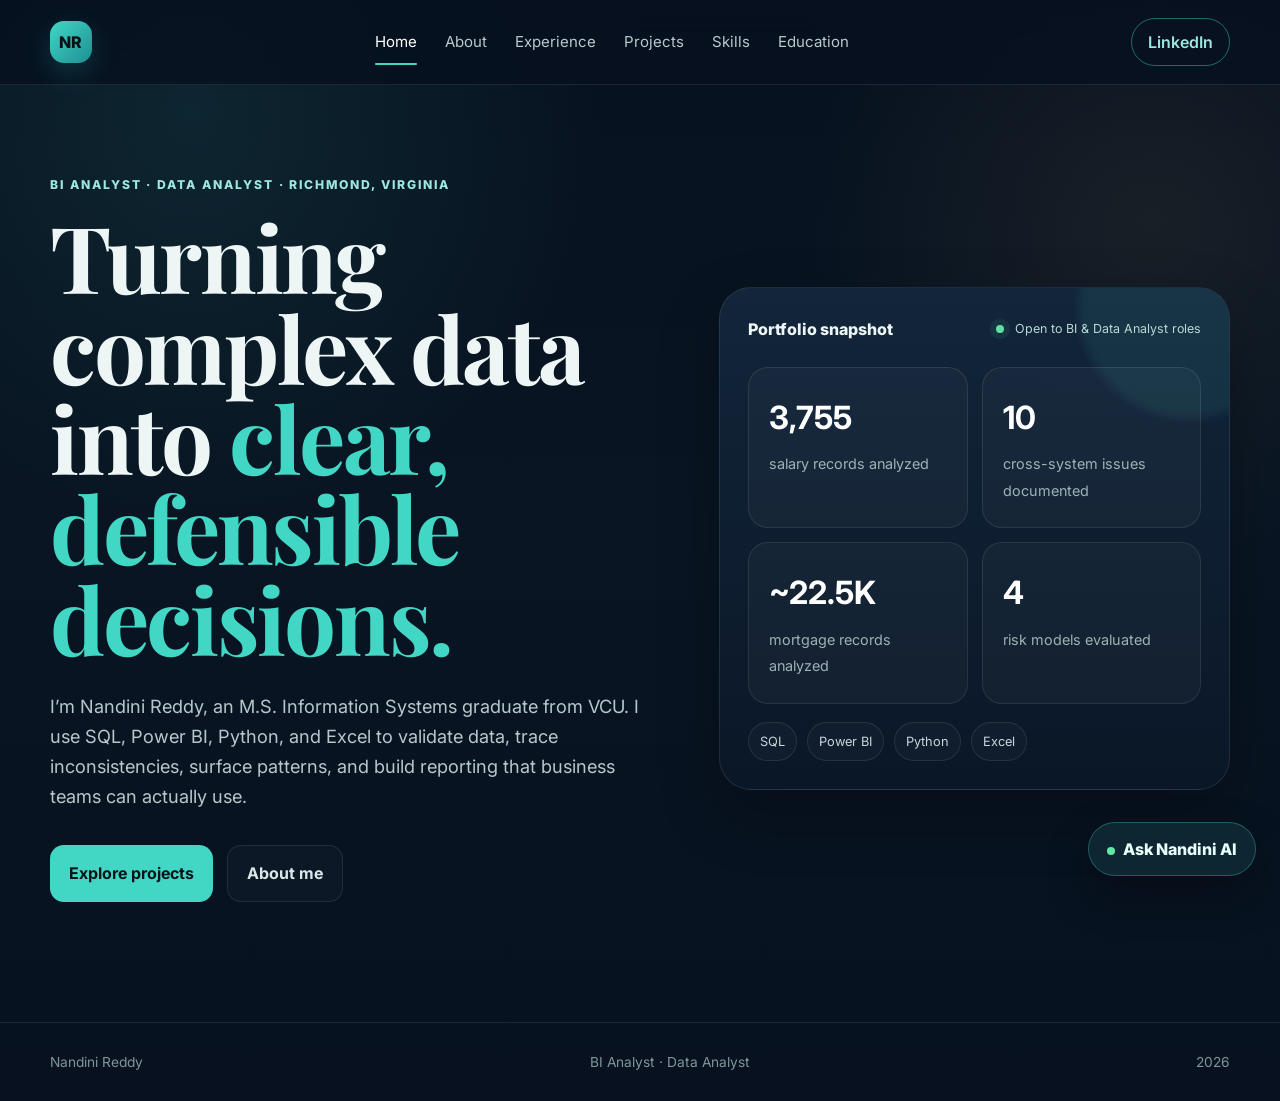
==== commit 1f186899: "Turn home into dedicated landing page" ====
--- a/index.html
+++ b/index.html
@@ -1,180 +1,5 @@
-<!doctype html>
-<html lang="en">
-<head>
-  <meta charset="utf-8" />
-  <meta name="viewport" content="width=device-width, initial-scale=1" />
-  <meta name="description" content="Nandini Reddy — BI Analyst and Data Analyst portfolio featuring SQL, Power BI, Python, Excel, data quality, and decision-ready analytics." />
-  <title>Nandini Reddy | BI & Data Analyst</title>
-  <link rel="preconnect" href="https://fonts.googleapis.com">
-  <link rel="preconnect" href="https://fonts.gstatic.com" crossorigin>
-  <link href="https://fonts.googleapis.com/css2?family=Inter:wght@400;500;600;700;800&family=Playfair+Display:wght@600;700&display=swap" rel="stylesheet">
-  <link rel="stylesheet" href="styles.css" />
-</head>
-<body data-page="home">
-  <header class="site-header">
-    <a class="brand" href="index.html" aria-label="Home">NR</a>
-    <nav class="nav" aria-label="Primary navigation">
-      <a class="active" href="index.html">Home</a>
-      <a href="#about">About</a>
-      <a href="#experience">Experience</a>
-      <a href="#skills">Skills</a>
-      <a href="projects.html">Projects</a>
-    </nav>
-    <a class="nav-cta" href="https://www.linkedin.com/in/gnandinireddy" target="_blank" rel="noreferrer">LinkedIn</a>
-  </header>
-
-  <main>
-    <section id="home" class="hero section-shell">
-      <div class="hero-copy reveal">
-        <p class="eyebrow">BI Analyst · Data Analyst · Richmond, Virginia</p>
-        <h1>Turning complex data into <span>clear, defensible decisions.</span></h1>
-        <p class="hero-lede">I’m Nandini Reddy, an M.S. Information Systems graduate from VCU. I use SQL, Power BI, Python, and Excel to validate data, trace inconsistencies, surface patterns, and build reporting that business teams can actually use.</p>
-        <div class="hero-actions">
-          <a class="btn btn-primary" href="projects.html">Explore case studies</a>
-          <button class="btn btn-secondary open-assistant" type="button">Ask my portfolio assistant</button>
-        </div>
-      </div>
-
-      <aside class="hero-panel reveal" aria-label="Portfolio highlights">
-        <div class="hero-panel-top">
-          <p class="mini-label">Selected evidence</p>
-          <span class="status-dot"><i></i> Open to BI & Data Analyst roles</span>
-        </div>
-        <div class="metric-grid">
-          <div class="metric-card"><strong>3,755</strong><span>real-world salary records analyzed</span></div>
-          <div class="metric-card"><strong>10</strong><span>cross-system data issues documented</span></div>
-          <div class="metric-card"><strong>~22.5K</strong><span>mortgage records analyzed</span></div>
-          <div class="metric-card"><strong>4</strong><span>risk models evaluated</span></div>
-        </div>
-        <div class="stack-line"><span>SQL</span><span>Power BI</span><span>Python</span><span>Excel</span></div>
-      </aside>
-    </section>
-
-    <section class="trust-strip section-shell reveal" aria-label="Portfolio strengths">
-      <div><strong>Business-first analysis</strong><span>Not charts for the sake of charts</span></div>
-      <div><strong>Defensible metrics</strong><span>Claims I can explain in an interview</span></div>
-      <div><strong>Clear communication</strong><span>Technical findings translated for stakeholders</span></div>
-    </section>
-
-    <section id="about" class="about section-shell section-block">
-      <div class="section-heading reveal">
-        <p class="eyebrow">About</p>
-        <h2>I like the part of analytics where the numbers stop matching.</h2>
-      </div>
-      <div class="about-grid">
-        <p class="about-lead reveal">Data rarely lies, but it almost never tells the whole story on its own. That gap between the number and the explanation is where I do my best work.</p>
-        <div class="about-copy reveal">
-          <p>I work across SQL, Python, Excel, and Power BI to clean data, investigate inconsistencies, validate findings, and turn analysis into decision-ready reporting.</p>
-          <p>My work spans public-sector asset data, mortgage delinquency risk, Power BI workforce analytics, research-system development, and healthcare security/compliance. That mix taught me to be precise with both data and documentation.</p>
-          <a class="text-link" href="projects.html">See how that shows up in my projects →</a>
-        </div>
-      </div>
-    </section>
-
-    <section id="experience" class="experience section-shell section-block">
-      <div class="section-heading reveal">
-        <p class="eyebrow">Experience</p>
-        <h2>Research, analysis, and consistent performance.</h2>
-      </div>
-      <div class="timeline">
-        <article class="timeline-item reveal">
-          <div class="timeline-date">Aug 2025 — Jan 2026</div>
-          <div class="timeline-body">
-            <h3>Research Assistant</h3>
-            <p class="timeline-org">Virginia Commonwealth University — School of Business</p>
-            <ul>
-              <li>Collaborated with a 5-member research team over 6 months to develop a Gym Management & Performance Tracking System.</li>
-              <li>Analyzed and organized project data using SQL, Excel, and Python to support research analysis, reporting, and faculty-led deliverables.</li>
-              <li>Contributed to Workout History and Dashboard components while maintaining documentation and version history.</li>
-            </ul>
-          </div>
-        </article>
-
-        <article class="timeline-item reveal">
-          <div class="timeline-date">Aug 2024 — May 2026</div>
-          <div class="timeline-body">
-            <h3>Student Worker — Food & Catering Services</h3>
-            <p class="timeline-org">Aramark · VCU</p>
-            <ul>
-              <li>Recognized as <strong>Employee of the Year</strong> for sustained performance while completing a full-time M.S. program.</li>
-              <li>Supported high-volume campus catering and event operations in a fast-paced team environment.</li>
-            </ul>
-          </div>
-        </article>
-      </div>
-    </section>
-
-    <section id="skills" class="skills section-shell section-block">
-      <div class="section-heading centered reveal">
-        <p class="eyebrow">Core toolkit</p>
-        <h2>Built around the analyst workflow.</h2>
-      </div>
-      <div class="skill-grid">
-        <div class="skill-card reveal"><span class="skill-icon">SQL</span><h3>Query & validate</h3><p>Joins, aggregation, filtering, reconciliation, and data-quality checks.</p></div>
-        <div class="skill-card reveal"><span class="skill-icon">BI</span><h3>Report & visualize</h3><p>Power BI dashboards, KPIs, trend analysis, and stakeholder reporting.</p></div>
-        <div class="skill-card reveal"><span class="skill-icon">Py</span><h3>Analyze & test</h3><p>Python/pandas for EDA, validation, segmentation, and model evaluation.</p></div>
-        <div class="skill-card reveal"><span class="skill-icon">XL</span><h3>Work with business data</h3><p>Excel analysis, reporting, cleaning, and structured review.</p></div>
-      </div>
-      <div class="skill-cloud reveal">
-        <span>Data Cleaning</span><span>Data Validation</span><span>Data Reconciliation</span><span>Data Governance</span><span>Risk Analytics</span><span>Root-Cause Analysis</span><span>Dashboard Development</span><span>Business Intelligence</span><span>Data Visualization</span><span>Stakeholder Communication</span>
-      </div>
-    </section>
-
-    <section class="home-project-preview section-shell section-block">
-      <div class="section-heading reveal">
-        <p class="eyebrow">Selected work</p>
-        <h2>Four projects. Four different analyst signals.</h2>
-      </div>
-      <div class="preview-grid">
-        <a class="preview-card reveal" href="projects.html#salary"><span>Power BI + Python</span><h3>AI & Data Science Salary Intelligence</h3><p>3,755 real-world salary observations and a 3-page BI dashboard.</p></a>
-        <a class="preview-card reveal" href="projects.html#henrico"><span>Data Quality + Governance</span><h3>Henrico County Asset Data</h3><p>10 documented data-quality and integration challenges.</p></a>
-        <a class="preview-card reveal" href="projects.html#mortgage"><span>SQL + Python + Risk</span><h3>Mortgage Delinquency Analytics</h3><p>~22.5K loan records, 4 models, scenario-based risk analysis.</p></a>
-        <a class="preview-card reveal" href="projects.html#gym"><span>Research + Systems</span><h3>Gym Management Platform</h3><p>5-person research team, 6-month delivery cycle.</p></a>
-      </div>
-      <div class="center-action reveal"><a class="btn btn-primary" href="projects.html">View detailed case studies</a></div>
-    </section>
-
-    <section class="education section-shell section-block">
-      <div class="education-card reveal">
-        <div><p class="eyebrow">Education</p><h2>Master of Science in Information Systems</h2><p>Virginia Commonwealth University · School of Business · 2024–2026</p></div>
-        <div class="education-mark">VCU</div>
-      </div>
-      <div class="cert-grid reveal">
-        <div><strong>Data Visualization</strong><span>Kaggle · 2026</span></div>
-        <div><strong>Introduction to SQL</strong><span>Kaggle · 2026</span></div>
-        <div><strong>Data Analytics & Visualization</strong><span>Accenture / Forage · 2024</span></div>
-        <div><strong>Networking Essentials</strong><span>Cisco Networking Academy · 2023</span></div>
-      </div>
-    </section>
-
-    <section class="contact section-shell section-block">
-      <div class="contact-card reveal">
-        <p class="eyebrow">Let’s connect</p>
-        <h2>Hiring for a BI Analyst or Data Analyst role?</h2>
-        <p>I’m interested in roles involving reporting, data quality, operational analysis, risk, or cross-system data.</p>
-        <div class="hero-actions"><a class="btn btn-primary" href="https://www.linkedin.com/in/gnandinireddy" target="_blank" rel="noreferrer">LinkedIn</a><button class="btn btn-secondary open-assistant" type="button">Ask the assistant</button></div>
-      </div>
-    </section>
-  </main>
-
-  <footer><div class="section-shell footer-inner"><span>Nandini Reddy</span><span>BI Analyst · Data Analyst</span><span id="year"></span></div></footer>
-
-  <button class="assistant-launcher open-assistant" type="button" aria-label="Open portfolio assistant"><span class="assistant-pulse"></span>Ask Nandini AI</button>
-  <div class="assistant-shell" id="assistantShell" aria-hidden="true">
-    <div class="assistant-backdrop" data-close-assistant></div>
-    <section class="assistant-panel" role="dialog" aria-modal="true" aria-labelledby="assistantTitle">
-      <div class="assistant-head"><div><p class="mini-label">Portfolio assistant</p><h2 id="assistantTitle">Ask about Nandini</h2></div><button class="assistant-close" type="button" data-close-assistant aria-label="Close assistant">×</button></div>
-      <div class="assistant-note">This assistant uses curated facts from this portfolio. It does not invent experience or credentials.</div>
-      <div class="assistant-messages" id="assistantMessages" aria-live="polite">
-        <div class="bot-message">Hi — I can answer questions about Nandini’s skills, projects, education, experience, and target roles.</div>
-      </div>
-      <div class="assistant-suggestions">
-        <button type="button">What are her strongest projects?</button><button type="button">What tools does she use?</button><button type="button">Tell me about her experience</button><button type="button">Why BI/Data Analyst?</button>
-      </div>
-      <form class="assistant-form" id="assistantForm"><input id="assistantInput" autocomplete="off" placeholder="Ask about skills, projects, experience…" /><button type="submit">Send</button></form>
-    </section>
-  </div>
-
-  <script src="script.js"></script>
-</body>
-</html>
+<!doctype html><html lang="en"><head><meta charset="utf-8"><meta name="viewport" content="width=device-width,initial-scale=1"><meta name="description" content="Nandini Reddy — BI Analyst and Data Analyst portfolio."><title>Nandini Reddy | Home</title><link rel="preconnect" href="https://fonts.googleapis.com"><link rel="preconnect" href="https://fonts.gstatic.com" crossorigin><link href="https://fonts.googleapis.com/css2?family=Inter:wght@400;500;600;700;800&family=Playfair+Display:wght@600;700&display=swap" rel="stylesheet"><link rel="stylesheet" href="styles.css"></head><body data-page="home">
+<header class="site-header"><a class="brand" href="index.html">NR</a><nav class="nav"><a class="active" href="index.html">Home</a><a href="about.html">About</a><a href="experience.html">Experience</a><a href="projects.html">Projects</a><a href="skills.html">Skills</a><a href="education.html">Education</a></nav><a class="nav-cta" href="https://www.linkedin.com/in/gnandinireddy" target="_blank">LinkedIn</a></header>
+<main class="single-page-main"><section class="hero section-shell"><div class="hero-copy reveal"><p class="eyebrow">BI Analyst · Data Analyst · Richmond, Virginia</p><h1>Turning complex data into <span>clear, defensible decisions.</span></h1><p class="hero-lede">I’m Nandini Reddy, an M.S. Information Systems graduate from VCU. I use SQL, Power BI, Python, and Excel to validate data, trace inconsistencies, surface patterns, and build reporting that business teams can actually use.</p><div class="hero-actions"><a class="btn btn-primary" href="projects.html">Explore projects</a><a class="btn btn-secondary" href="about.html">About me</a></div></div><aside class="hero-panel reveal"><div class="hero-panel-top"><p class="mini-label">Portfolio snapshot</p><span class="status-dot"><i></i> Open to BI & Data Analyst roles</span></div><div class="metric-grid"><div class="metric-card"><strong>3,755</strong><span>salary records analyzed</span></div><div class="metric-card"><strong>10</strong><span>cross-system issues documented</span></div><div class="metric-card"><strong>~22.5K</strong><span>mortgage records analyzed</span></div><div class="metric-card"><strong>4</strong><span>risk models evaluated</span></div></div><div class="stack-line"><span>SQL</span><span>Power BI</span><span>Python</span><span>Excel</span></div></aside></section></main>
+<footer><div class="section-shell footer-inner"><span>Nandini Reddy</span><span>BI Analyst · Data Analyst</span><span id="year"></span></div></footer>
+<button class="assistant-launcher open-assistant" type="button"><span class="assistant-pulse"></span>Ask Nandini AI</button><div class="assistant-shell" id="assistantShell" aria-hidden="true"><div class="assistant-backdrop" data-close-assistant></div><section class="assistant-panel"><div class="assistant-head"><div><p class="mini-label">Portfolio assistant</p><h2>Ask about Nandini</h2></div><button class="assistant-close" data-close-assistant>×</button></div><div class="assistant-note">Curated portfolio facts only — no invented credentials.</div><div class="assistant-messages" id="assistantMessages"><div class="bot-message">Hi — ask me about Nandini’s skills, projects, experience, education, or target roles.</div></div><div class="assistant-suggestions"><button>Strongest projects?</button><button>What tools does she use?</button><button>Tell me about her experience</button><button>What roles is she targeting?</button></div><form class="assistant-form" id="assistantForm"><input id="assistantInput" autocomplete="off" placeholder="Ask about Nandini…"><button type="submit">Send</button></form></section></div><script src="script.js"></script></body></html>
--- a/styles.css
+++ b/styles.css
@@ -1,162 +1,19 @@
 :root{
-  --bg:#07111f;
-  --bg-soft:#0b1728;
-  --surface:#0f1f33;
-  --surface-2:#13263c;
-  --line:rgba(255,255,255,.09);
-  --text:#edf6f5;
-  --muted:#9db2b5;
-  --teal:#42d7c5;
-  --teal-soft:#9ce8df;
-  --gold:#d8b46b;
-  --shadow:0 24px 60px rgba(0,0,0,.28);
-  --radius:26px;
+  --bg:#07111f;--bg-soft:#0b1728;--surface:#0f1f33;--surface-2:#13263c;--line:rgba(255,255,255,.09);--text:#edf6f5;--muted:#9db2b5;--teal:#42d7c5;--teal-soft:#9ce8df;--gold:#d8b46b;--shadow:0 24px 60px rgba(0,0,0,.28);--radius:26px;
 }
-
-*{box-sizing:border-box}
-html{scroll-behavior:smooth}
-body{
-  margin:0;
-  font-family:Inter,system-ui,-apple-system,BlinkMacSystemFont,"Segoe UI",sans-serif;
-  color:var(--text);
-  background:
-    radial-gradient(circle at 15% 10%,rgba(66,215,197,.10),transparent 28%),
-    radial-gradient(circle at 90% 20%,rgba(216,180,107,.08),transparent 24%),
-    linear-gradient(180deg,#07111f 0%,#091523 48%,#07111f 100%);
-  line-height:1.65;
-}
-
-a{color:inherit;text-decoration:none}
-img{max-width:100%;display:block}
-
-.section-shell{width:min(1180px,calc(100% - 40px));margin:0 auto}
-.section-block{padding:110px 0}
-
-.site-header{
-  position:sticky;top:0;z-index:20;
-  display:grid;grid-template-columns:auto 1fr auto;align-items:center;gap:28px;
-  padding:18px max(22px,calc((100vw - 1180px)/2));
-  background:rgba(7,17,31,.78);backdrop-filter:blur(18px);
-  border-bottom:1px solid var(--line);
-}
-.brand{
-  width:42px;height:42px;border-radius:14px;display:grid;place-items:center;
-  font-weight:800;letter-spacing:.04em;
-  background:linear-gradient(135deg,var(--teal),#1d8f94);color:#041014;
-  box-shadow:0 10px 28px rgba(66,215,197,.18)
-}
-.nav{display:flex;justify-content:center;gap:28px;color:#b8cbcd;font-size:.94rem}
-.nav a:hover{color:#fff}
-.nav-cta{border:1px solid rgba(66,215,197,.45);padding:10px 16px;border-radius:999px;color:var(--teal-soft);font-weight:600}
-
-.hero{min-height:calc(100vh - 79px);display:grid;grid-template-columns:1.08fr .92fr;gap:70px;align-items:center;padding:90px 0}
-.eyebrow{text-transform:uppercase;letter-spacing:.16em;font-size:.76rem;font-weight:800;color:var(--teal-soft);margin:0 0 16px}
-.hero h1,.section-heading h2,.contact h2,.education-card h2{font-family:"Playfair Display",Georgia,serif;letter-spacing:-.025em}
-.hero h1{font-size:clamp(3.4rem,7.2vw,6.6rem);line-height:.98;margin:0 0 28px;max-width:850px}
-.hero h1 span{color:var(--teal)}
-.hero-lede{font-size:1.14rem;max-width:700px;color:#b7c8cb;margin-bottom:34px}
-.hero-actions{display:flex;gap:14px;flex-wrap:wrap}
-.btn{display:inline-flex;align-items:center;justify-content:center;padding:14px 19px;border-radius:14px;font-weight:700;transition:.2s transform,.2s border-color,.2s background}
-.btn:hover{transform:translateY(-2px)}
-.btn-primary{background:var(--teal);color:#061317}
-.btn-secondary{border:1px solid var(--line);background:rgba(255,255,255,.025);color:#dce7e8}
-
-.hero-panel{background:linear-gradient(180deg,rgba(19,38,60,.95),rgba(11,23,40,.95));border:1px solid var(--line);border-radius:32px;padding:28px;box-shadow:var(--shadow);position:relative;overflow:hidden}
-.hero-panel:before{content:"";position:absolute;width:220px;height:220px;border-radius:50%;background:rgba(66,215,197,.09);filter:blur(5px);top:-90px;right:-70px}
-.hero-panel-top{display:flex;justify-content:space-between;gap:18px;align-items:center;margin-bottom:24px;position:relative}
-.mini-label{font-weight:800;margin:0}
-.status-dot{font-size:.78rem;color:#b8d8d4}
-.status-dot i{display:inline-block;width:8px;height:8px;border-radius:50%;background:#60e0a0;margin-right:7px;box-shadow:0 0 0 6px rgba(96,224,160,.08)}
-.metric-grid{display:grid;grid-template-columns:1fr 1fr;gap:14px;position:relative}
-.metric-card{background:rgba(255,255,255,.03);border:1px solid var(--line);border-radius:20px;padding:24px 20px;min-height:130px}
-.metric-card strong{display:block;font-size:2rem;color:#fff;margin-bottom:6px}
-.metric-card span{color:var(--muted);font-size:.9rem}
-.stack-line{display:flex;gap:10px;flex-wrap:wrap;margin-top:18px}
-.stack-line span,.tag-row span,.skill-cloud span{border:1px solid var(--line);background:rgba(255,255,255,.025);border-radius:999px;padding:8px 11px;font-size:.8rem;color:#c7d6d8}
-
-.section-heading{max-width:790px;margin-bottom:52px}
-.section-heading.centered{text-align:center;margin-left:auto;margin-right:auto}
-.section-heading h2{font-size:clamp(2.4rem,4.6vw,4.2rem);line-height:1.06;margin:0}
-.about-grid{display:grid;grid-template-columns:1fr 1fr;gap:70px}
-.about-lead{font-family:"Playfair Display",Georgia,serif;font-size:1.75rem;line-height:1.42;margin:0;color:#e6efef}
-.about-copy{color:#aebfc2;font-size:1.04rem}
-
-.project-featured{display:grid;grid-template-columns:1.18fr .82fr;gap:38px;align-items:stretch;background:linear-gradient(145deg,rgba(19,38,60,.88),rgba(10,23,38,.94));border:1px solid var(--line);border-radius:32px;padding:18px;margin-bottom:28px;box-shadow:var(--shadow)}
-.project-media{border-radius:22px;overflow:hidden;background:#07111f;min-height:420px;display:flex;align-items:center}
-.project-media img{width:100%;height:100%;object-fit:cover}
-.project-content{padding:28px 24px 28px 8px;align-self:center}
-.project-kicker{display:flex;gap:8px;flex-wrap:wrap;margin-bottom:18px}
-.project-kicker span{font-size:.72rem;font-weight:800;letter-spacing:.08em;text-transform:uppercase;color:var(--teal-soft)}
-.project h3,.project-card h3,.timeline-body h3,.skill-card h3{margin:0}
-.project-content h3{font-size:2.15rem;line-height:1.08;margin-bottom:18px}
-.project-content p{color:#aebfc2}
-.text-link{display:inline-block;margin-top:14px;color:var(--teal-soft);font-weight:800}
-
-.project-grid{display:grid;grid-template-columns:1fr 1fr;gap:24px}
-.project-card{background:rgba(13,28,47,.78);border:1px solid var(--line);border-radius:26px;padding:30px;min-height:360px;position:relative;overflow:hidden}
-.project-card:after{content:"";position:absolute;width:140px;height:140px;border-radius:50%;right:-60px;bottom:-60px;background:rgba(66,215,197,.04)}
-.project-card.muted{background:rgba(10,22,37,.64)}
-.project-number{color:var(--gold);font-size:.78rem;font-weight:800;letter-spacing:.14em;margin-bottom:34px}
-.project-card h3{font-size:1.45rem;line-height:1.2;margin-bottom:5px}
-.project-subtitle{color:#7fb8b2;font-size:.9rem;margin-top:0}
-.project-card p{color:#9fb2b5;position:relative}
-.tag-row{display:flex;gap:8px;flex-wrap:wrap;margin-top:22px;position:relative}
-
-.timeline{border-top:1px solid var(--line)}
-.timeline-item{display:grid;grid-template-columns:260px 1fr;gap:45px;padding:40px 0;border-bottom:1px solid var(--line)}
-.timeline-date{color:#7fa5a4;font-size:.92rem}
-.timeline-body h3{font-size:1.45rem}
-.timeline-org{color:var(--teal-soft);margin-top:5px}
-.timeline-body ul{padding-left:20px;color:#aabdc0}
-
-.skill-grid{display:grid;grid-template-columns:repeat(4,1fr);gap:18px}
-.skill-card{background:rgba(14,29,47,.72);border:1px solid var(--line);border-radius:22px;padding:28px;text-align:center}
-.skill-icon{width:58px;height:58px;border-radius:18px;display:grid;place-items:center;margin:0 auto 20px;background:linear-gradient(145deg,#153e4b,#0b2730);color:var(--teal-soft);font-weight:800;border:1px solid rgba(66,215,197,.18)}
-.skill-card p{color:#91a8aa;font-size:.9rem}
-.skill-cloud{display:flex;justify-content:center;flex-wrap:wrap;gap:9px;margin-top:26px}
-
-.education-card{display:flex;justify-content:space-between;gap:30px;align-items:center;border:1px solid var(--line);background:linear-gradient(135deg,rgba(19,38,60,.78),rgba(9,22,37,.85));padding:36px;border-radius:28px}
-.education-card h2{font-size:2.25rem;margin:0 0 10px}
-.education-card p{color:#9fb2b5;margin-bottom:0}
-.education-mark{width:100px;height:100px;border-radius:28px;display:grid;place-items:center;background:rgba(66,215,197,.08);border:1px solid rgba(66,215,197,.18);color:var(--teal-soft);font-weight:800;font-size:1.5rem}
-.cert-grid{display:grid;grid-template-columns:repeat(4,1fr);gap:14px;margin-top:18px}
-.cert-grid div{border:1px solid var(--line);background:rgba(255,255,255,.02);border-radius:18px;padding:18px}
-.cert-grid strong{display:block;font-size:.92rem}
-.cert-grid span{display:block;color:#82999c;font-size:.8rem;margin-top:5px}
-
-.contact-card{background:linear-gradient(120deg,rgba(17,54,63,.9),rgba(12,27,45,.92));border:1px solid rgba(66,215,197,.16);border-radius:32px;padding:54px;text-align:center;box-shadow:var(--shadow)}
-.contact-card h2{font-size:clamp(2.3rem,4vw,4rem);margin:0 auto 16px;max-width:760px;line-height:1.08}
-.contact-card p{max-width:680px;margin:0 auto 28px;color:#b6c8ca}
-.contact-card .hero-actions{justify-content:center}
-
-footer{border-top:1px solid var(--line);margin-top:30px}
-.footer-inner{display:flex;justify-content:space-between;gap:20px;flex-wrap:wrap;padding:28px 0;color:#7f9699;font-size:.86rem}
-
-.reveal{opacity:0;transform:translateY(20px);transition:opacity .7s ease,transform .7s ease}
-.reveal.visible{opacity:1;transform:none}
-
-@media (max-width:980px){
-  .nav{display:none}
-  .site-header{grid-template-columns:auto 1fr auto}
-  .hero,.project-featured,.about-grid{grid-template-columns:1fr}
-  .hero{gap:44px;min-height:auto;padding:80px 0}
-  .project-media{min-height:300px}
-  .project-grid,.skill-grid,.cert-grid{grid-template-columns:1fr 1fr}
-  .timeline-item{grid-template-columns:1fr;gap:8px}
-}
-
-@media (max-width:620px){
-  .section-shell{width:min(100% - 24px,1180px)}
-  .section-block{padding:78px 0}
-  .site-header{padding:14px 12px}
-  .nav-cta{font-size:.82rem;padding:9px 12px}
-  .hero h1{font-size:3.15rem}
-  .metric-grid,.project-grid,.skill-grid,.cert-grid{grid-template-columns:1fr}
-  .metric-card{min-height:110px}
-  .project-featured{padding:12px;border-radius:24px}
-  .project-content{padding:20px 12px}
-  .project-media{min-height:220px}
-  .education-card{align-items:flex-start}
-  .education-mark{width:72px;height:72px;border-radius:20px;font-size:1.1rem}
-  .contact-card{padding:36px 22px}
-}
+*{box-sizing:border-box}html{scroll-behavior:smooth}body{margin:0;font-family:Inter,system-ui,-apple-system,BlinkMacSystemFont,"Segoe UI",sans-serif;color:var(--text);background:radial-gradient(circle at 15% 10%,rgba(66,215,197,.10),transparent 28%),radial-gradient(circle at 90% 20%,rgba(216,180,107,.08),transparent 24%),linear-gradient(180deg,#07111f 0%,#091523 48%,#07111f 100%);line-height:1.65}a{color:inherit;text-decoration:none}img{max-width:100%;display:block}button,input{font:inherit}.section-shell{width:min(1180px,calc(100% - 40px));margin:0 auto}.section-block{padding:110px 0}
+.site-header{position:sticky;top:0;z-index:20;display:grid;grid-template-columns:auto 1fr auto;align-items:center;gap:28px;padding:18px max(22px,calc((100vw - 1180px)/2));background:rgba(7,17,31,.82);backdrop-filter:blur(18px);border-bottom:1px solid var(--line)}.brand{width:42px;height:42px;border-radius:14px;display:grid;place-items:center;font-weight:800;letter-spacing:.04em;background:linear-gradient(135deg,var(--teal),#1d8f94);color:#041014;box-shadow:0 10px 28px rgba(66,215,197,.18)}.nav{display:flex;justify-content:center;gap:28px;color:#b8cbcd;font-size:.94rem}.nav a:hover,.nav a.active{color:#fff}.nav a.active{position:relative}.nav a.active:after{content:"";position:absolute;left:0;right:0;bottom:-10px;height:2px;background:var(--teal);border-radius:2px}.nav-cta{border:1px solid rgba(66,215,197,.45);padding:10px 16px;border-radius:999px;color:var(--teal-soft);font-weight:600}
+.hero{min-height:calc(100vh - 79px);display:grid;grid-template-columns:1.08fr .92fr;gap:70px;align-items:center;padding:90px 0}.eyebrow{text-transform:uppercase;letter-spacing:.16em;font-size:.76rem;font-weight:800;color:var(--teal-soft);margin:0 0 16px}.hero h1,.section-heading h2,.contact h2,.education-card h2,.projects-hero h1,.case-copy h2{font-family:"Playfair Display",Georgia,serif;letter-spacing:-.025em}.hero h1{font-size:clamp(3.4rem,7.2vw,6.6rem);line-height:.98;margin:0 0 28px;max-width:850px}.hero h1 span,.projects-hero h1 span{color:var(--teal)}.hero-lede{font-size:1.14rem;max-width:700px;color:#b7c8cb;margin-bottom:34px}.hero-actions{display:flex;gap:14px;flex-wrap:wrap}.btn{border:0;cursor:pointer;display:inline-flex;align-items:center;justify-content:center;padding:14px 19px;border-radius:14px;font-weight:700;transition:.2s transform,.2s border-color,.2s background}.btn:hover{transform:translateY(-2px)}.btn-primary{background:var(--teal);color:#061317}.btn-secondary{border:1px solid var(--line);background:rgba(255,255,255,.025);color:#dce7e8}
+.hero-panel{background:linear-gradient(180deg,rgba(19,38,60,.95),rgba(11,23,40,.95));border:1px solid var(--line);border-radius:32px;padding:28px;box-shadow:var(--shadow);position:relative;overflow:hidden}.hero-panel:before{content:"";position:absolute;width:220px;height:220px;border-radius:50%;background:rgba(66,215,197,.09);filter:blur(5px);top:-90px;right:-70px}.hero-panel-top{display:flex;justify-content:space-between;gap:18px;align-items:center;margin-bottom:24px;position:relative}.mini-label{font-weight:800;margin:0}.status-dot{font-size:.78rem;color:#b8d8d4}.status-dot i{display:inline-block;width:8px;height:8px;border-radius:50%;background:#60e0a0;margin-right:7px;box-shadow:0 0 0 6px rgba(96,224,160,.08)}.metric-grid{display:grid;grid-template-columns:1fr 1fr;gap:14px;position:relative}.metric-card{background:rgba(255,255,255,.03);border:1px solid var(--line);border-radius:20px;padding:24px 20px;min-height:130px}.metric-card strong{display:block;font-size:2rem;color:#fff;margin-bottom:6px}.metric-card span{color:var(--muted);font-size:.9rem}.stack-line{display:flex;gap:10px;flex-wrap:wrap;margin-top:18px}.stack-line span,.tag-row span,.skill-cloud span{border:1px solid var(--line);background:rgba(255,255,255,.025);border-radius:999px;padding:8px 11px;font-size:.8rem;color:#c7d6d8}
+.trust-strip{display:grid;grid-template-columns:repeat(3,1fr);gap:1px;border:1px solid var(--line);border-radius:22px;overflow:hidden;background:var(--line);margin-top:-22px}.trust-strip div{background:rgba(10,23,40,.92);padding:22px 24px}.trust-strip strong,.trust-strip span{display:block}.trust-strip strong{font-size:.92rem}.trust-strip span{font-size:.78rem;color:#82999c;margin-top:4px}
+.section-heading{max-width:790px;margin-bottom:52px}.section-heading.centered{text-align:center;margin-left:auto;margin-right:auto}.section-heading h2{font-size:clamp(2.4rem,4.6vw,4.2rem);line-height:1.06;margin:0}.about-grid{display:grid;grid-template-columns:1fr 1fr;gap:70px}.about-lead{font-family:"Playfair Display",Georgia,serif;font-size:1.75rem;line-height:1.42;margin:0;color:#e6efef}.about-copy{color:#aebfc2;font-size:1.04rem}.text-link{display:inline-block;margin-top:14px;color:var(--teal-soft);font-weight:800}
+.timeline{border-top:1px solid var(--line)}.timeline-item{display:grid;grid-template-columns:260px 1fr;gap:45px;padding:40px 0;border-bottom:1px solid var(--line)}.timeline-date{color:#7fa5a4;font-size:.92rem}.timeline-body h3,.skill-card h3{margin:0}.timeline-body h3{font-size:1.45rem}.timeline-org{color:var(--teal-soft);margin-top:5px}.timeline-body ul{padding-left:20px;color:#aabdc0}
+.skill-grid{display:grid;grid-template-columns:repeat(4,1fr);gap:18px}.skill-card{background:rgba(14,29,47,.72);border:1px solid var(--line);border-radius:22px;padding:28px;text-align:center}.skill-icon{width:58px;height:58px;border-radius:18px;display:grid;place-items:center;margin:0 auto 20px;background:linear-gradient(145deg,#153e4b,#0b2730);color:var(--teal-soft);font-weight:800;border:1px solid rgba(66,215,197,.18)}.skill-card p{color:#91a8aa;font-size:.9rem}.skill-cloud{display:flex;justify-content:center;flex-wrap:wrap;gap:9px;margin-top:26px}
+.preview-grid{display:grid;grid-template-columns:repeat(4,1fr);gap:18px}.preview-card{border:1px solid var(--line);background:linear-gradient(180deg,rgba(17,34,54,.8),rgba(10,23,38,.86));border-radius:24px;padding:26px;min-height:230px;transition:.25s transform,.25s border-color}.preview-card:hover{transform:translateY(-5px);border-color:rgba(66,215,197,.32)}.preview-card span{font-size:.72rem;text-transform:uppercase;letter-spacing:.1em;color:var(--gold);font-weight:800}.preview-card h3{font-size:1.25rem;line-height:1.25}.preview-card p{color:#91a8aa;font-size:.9rem}.center-action{text-align:center;margin-top:28px}
+.education-card{display:flex;justify-content:space-between;gap:30px;align-items:center;border:1px solid var(--line);background:linear-gradient(135deg,rgba(19,38,60,.78),rgba(9,22,37,.85));padding:36px;border-radius:28px}.education-card h2{font-size:2.25rem;margin:0 0 10px}.education-card p{color:#9fb2b5;margin-bottom:0}.education-mark{width:100px;height:100px;border-radius:28px;display:grid;place-items:center;background:rgba(66,215,197,.08);border:1px solid rgba(66,215,197,.18);color:var(--teal-soft);font-weight:800;font-size:1.5rem}.cert-grid{display:grid;grid-template-columns:repeat(4,1fr);gap:14px;margin-top:18px}.cert-grid div{border:1px solid var(--line);background:rgba(255,255,255,.02);border-radius:18px;padding:18px}.cert-grid strong{display:block;font-size:.92rem}.cert-grid span{display:block;color:#82999c;font-size:.8rem;margin-top:5px}
+.contact-card{background:linear-gradient(120deg,rgba(17,54,63,.9),rgba(12,27,45,.92));border:1px solid rgba(66,215,197,.16);border-radius:32px;padding:54px;text-align:center;box-shadow:var(--shadow)}.contact-card h2{font-size:clamp(2.3rem,4vw,4rem);margin:0 auto 16px;max-width:760px;line-height:1.08}.contact-card p{max-width:680px;margin:0 auto 28px;color:#b6c8ca}.contact-card .hero-actions{justify-content:center}
+.projects-hero{padding:120px 0 60px}.projects-hero h1{font-size:clamp(3.4rem,7vw,6.5rem);line-height:.98;margin:0 0 28px;max-width:1000px}.projects-hero>p:last-child{max-width:760px;color:#aebfc2;font-size:1.08rem}.case-study{border-top:1px solid var(--line)}.case-study-meta{display:flex;justify-content:space-between;gap:20px;color:#789597;font-size:.76rem;letter-spacing:.1em;text-transform:uppercase;margin-bottom:34px}.case-study-grid{display:grid;grid-template-columns:1.02fr .98fr;gap:56px;align-items:center}.case-study-grid.reverse .case-copy{order:2}.case-copy h2{font-size:clamp(2.4rem,4.4vw,4rem);line-height:1.08;margin:0 0 24px}.case-copy>p{color:#aebfc2}.case-points{display:grid;grid-template-columns:repeat(3,1fr);gap:12px;margin:28px 0}.case-points div{border:1px solid var(--line);background:rgba(255,255,255,.025);border-radius:18px;padding:18px}.case-points strong,.case-points span{display:block}.case-points strong{font-size:1.3rem;color:#fff}.case-points span{font-size:.75rem;color:#82999c;margin-top:4px}.case-button{margin-top:24px}.case-visual{border:1px solid var(--line);border-radius:28px;overflow:hidden;box-shadow:var(--shadow);background:#0b1728}.abstract-visual,.risk-visual,.research-visual{min-height:440px;border:1px solid var(--line);border-radius:28px;background:radial-gradient(circle at 50% 50%,rgba(66,215,197,.11),transparent 35%),linear-gradient(145deg,#0d2034,#091523);position:relative;overflow:hidden;box-shadow:var(--shadow)}.data-core{position:absolute;left:50%;top:50%;transform:translate(-50%,-50%);width:120px;height:120px;border-radius:50%;display:grid;place-items:center;background:var(--teal);color:#061317;font-weight:800;box-shadow:0 0 0 20px rgba(66,215,197,.06)}.data-node{position:absolute;padding:11px 14px;border:1px solid rgba(156,232,223,.22);background:rgba(8,27,42,.9);border-radius:14px;color:#c9e9e4;font-size:.82rem}.n1{left:12%;top:18%}.n2{right:12%;top:20%}.n3{left:15%;bottom:17%}.n4{right:10%;bottom:16%}.risk-visual{display:grid;place-items:center}.risk-ring{width:220px;height:220px;border-radius:50%;border:20px solid rgba(66,215,197,.16);border-top-color:var(--teal);display:grid;place-items:center;align-content:center;text-align:center}.risk-ring span{font-size:3rem;font-weight:800}.risk-ring small{color:#82999c}.risk-stats{position:absolute;right:28px;bottom:28px;display:grid;gap:10px}.risk-stats div{background:rgba(7,17,31,.82);border:1px solid var(--line);padding:13px 16px;border-radius:14px}.risk-stats strong,.risk-stats span{display:block}.risk-stats span{font-size:.72rem;color:#82999c}.research-visual{display:grid;grid-template-columns:1fr 1fr;gap:14px;padding:34px;align-content:center}.research-card{height:150px;border:1px solid var(--line);border-radius:22px;background:linear-gradient(145deg,rgba(66,215,197,.09),rgba(255,255,255,.02));display:grid;place-items:center;text-align:center;font-weight:800}.research-card:last-child{grid-column:1/-1}
+footer{border-top:1px solid var(--line);margin-top:30px}.footer-inner{display:flex;justify-content:space-between;gap:20px;flex-wrap:wrap;padding:28px 0;color:#7f9699;font-size:.86rem}.reveal{opacity:0;transform:translateY(20px);transition:opacity .7s ease,transform .7s ease}.reveal.visible{opacity:1;transform:none}
+.assistant-launcher{position:fixed;right:24px;bottom:24px;z-index:35;border:1px solid rgba(66,215,197,.32);background:#0d2631;color:#e8fffb;border-radius:999px;padding:13px 18px;font-weight:800;box-shadow:0 18px 40px rgba(0,0,0,.35);cursor:pointer}.assistant-pulse{display:inline-block;width:8px;height:8px;border-radius:50%;background:#62e7a4;margin-right:8px;box-shadow:0 0 0 0 rgba(98,231,164,.5);animation:pulse 2s infinite}.assistant-shell{position:fixed;inset:0;z-index:50;display:none}.assistant-shell.open{display:block}.assistant-backdrop{position:absolute;inset:0;background:rgba(2,8,14,.72);backdrop-filter:blur(8px)}.assistant-panel{position:absolute;right:24px;bottom:24px;width:min(430px,calc(100% - 28px));max-height:min(760px,calc(100vh - 48px));background:linear-gradient(180deg,#102238,#091725);border:1px solid var(--line);border-radius:28px;box-shadow:0 28px 80px rgba(0,0,0,.5);display:flex;flex-direction:column;overflow:hidden}.assistant-head{display:flex;justify-content:space-between;gap:20px;align-items:center;padding:22px 22px 14px}.assistant-head h2{margin:2px 0 0;font-size:1.35rem}.assistant-close{border:0;background:rgba(255,255,255,.05);color:#fff;width:36px;height:36px;border-radius:12px;font-size:1.5rem;cursor:pointer}.assistant-note{margin:0 22px 10px;padding:10px 12px;border-radius:12px;background:rgba(66,215,197,.06);color:#91b5b4;font-size:.75rem}.assistant-messages{padding:14px 22px;overflow:auto;display:flex;flex-direction:column;gap:10px;min-height:180px}.bot-message,.user-message{max-width:88%;padding:11px 13px;border-radius:15px;font-size:.9rem;line-height:1.5}.bot-message{background:rgba(255,255,255,.055);border:1px solid var(--line);color:#d7e4e5;align-self:flex-start}.user-message{background:var(--teal);color:#061317;align-self:flex-end}.assistant-suggestions{display:flex;gap:7px;flex-wrap:wrap;padding:0 22px 14px}.assistant-suggestions button{border:1px solid var(--line);background:transparent;color:#a8c3c4;border-radius:999px;padding:8px 10px;font-size:.72rem;cursor:pointer}.assistant-form{display:grid;grid-template-columns:1fr auto;gap:8px;padding:14px;border-top:1px solid var(--line);background:rgba(4,13,23,.5)}.assistant-form input{min-width:0;border:1px solid var(--line);background:#0b1928;color:#fff;border-radius:13px;padding:12px 13px;outline:none}.assistant-form input:focus{border-color:rgba(66,215,197,.45)}.assistant-form button{border:0;border-radius:13px;background:var(--teal);color:#061317;font-weight:800;padding:0 15px;cursor:pointer}@keyframes pulse{70%{box-shadow:0 0 0 9px rgba(98,231,164,0)}100%{box-shadow:0 0 0 0 rgba(98,231,164,0)}}
+@media(max-width:980px){.nav{display:none}.site-header{grid-template-columns:auto 1fr auto}.hero,.about-grid,.case-study-grid{grid-template-columns:1fr}.hero{gap:44px;min-height:auto;padding:80px 0}.case-study-grid.reverse .case-copy{order:0}.trust-strip,.preview-grid,.skill-grid,.cert-grid{grid-template-columns:1fr 1fr}.timeline-item{grid-template-columns:1fr;gap:8px}.abstract-visual,.risk-visual,.research-visual{min-height:340px}}
+@media(max-width:620px){.section-shell{width:min(100% - 24px,1180px)}.section-block{padding:78px 0}.site-header{padding:14px 12px}.nav-cta{font-size:.82rem;padding:9px 12px}.hero h1,.projects-hero h1{font-size:3.05rem}.metric-grid,.trust-strip,.preview-grid,.skill-grid,.cert-grid,.case-points{grid-template-columns:1fr}.metric-card{min-height:110px}.education-card{align-items:flex-start}.education-mark{width:72px;height:72px;border-radius:20px;font-size:1.1rem}.contact-card{padding:36px 22px}.assistant-launcher{right:14px;bottom:14px}.assistant-panel{right:14px;bottom:14px}.research-visual{grid-template-columns:1fr}.research-card:last-child{grid-column:auto}}
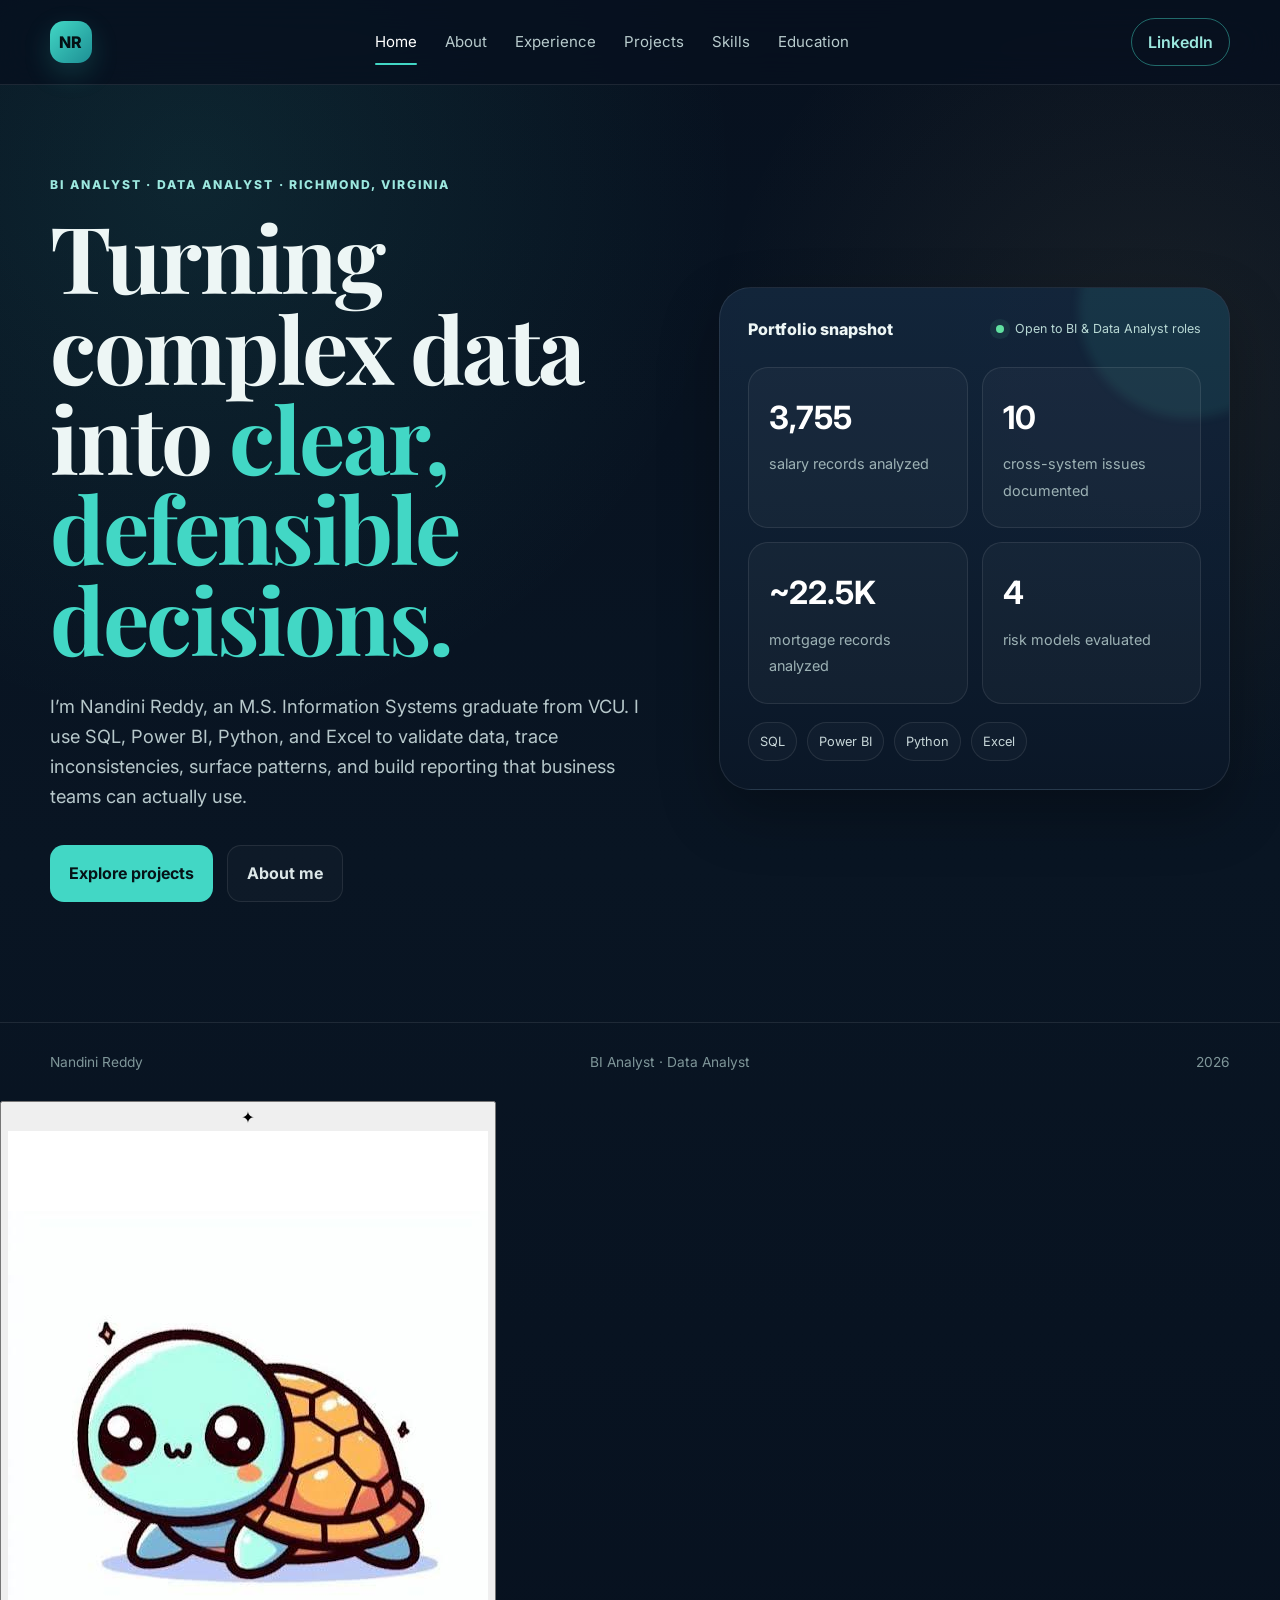
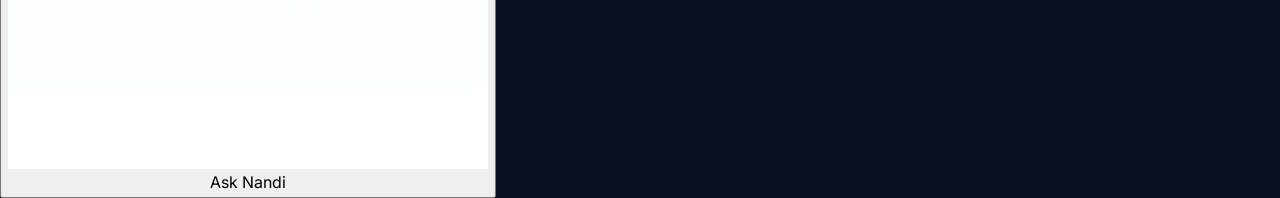
==== commit a17a7b8e: "Replace AI launcher with animated turtle assistant" ====
--- a/index.html
+++ b/index.html
@@ -1,5 +1,5 @@
-<!doctype html><html lang="en"><head><meta charset="utf-8"><meta name="viewport" content="width=device-width,initial-scale=1"><meta name="description" content="Nandini Reddy — BI Analyst and Data Analyst portfolio."><title>Nandini Reddy | Home</title><link rel="preconnect" href="https://fonts.googleapis.com"><link rel="preconnect" href="https://fonts.gstatic.com" crossorigin><link href="https://fonts.googleapis.com/css2?family=Inter:wght@400;500;600;700;800&family=Playfair+Display:wght@600;700&display=swap" rel="stylesheet"><link rel="stylesheet" href="styles.css"></head><body data-page="home">
+<!doctype html><html lang="en"><head><meta charset="utf-8"><meta name="viewport" content="width=device-width,initial-scale=1"><meta name="description" content="Nandini Reddy — BI Analyst and Data Analyst portfolio."><title>Nandini Reddy | Home</title><link rel="preconnect" href="https://fonts.googleapis.com"><link rel="preconnect" href="https://fonts.gstatic.com" crossorigin><link href="https://fonts.googleapis.com/css2?family=Inter:wght@400;500;600;700;800&family=Playfair+Display:wght@600;700&display=swap" rel="stylesheet"><link rel="stylesheet" href="styles.css"><link rel="stylesheet" href="turtle.css"></head><body data-page="home">
 <header class="site-header"><a class="brand" href="index.html">NR</a><nav class="nav"><a class="active" href="index.html">Home</a><a href="about.html">About</a><a href="experience.html">Experience</a><a href="projects.html">Projects</a><a href="skills.html">Skills</a><a href="education.html">Education</a></nav><a class="nav-cta" href="https://www.linkedin.com/in/gnandinireddy" target="_blank">LinkedIn</a></header>
 <main class="single-page-main"><section class="hero section-shell"><div class="hero-copy reveal"><p class="eyebrow">BI Analyst · Data Analyst · Richmond, Virginia</p><h1>Turning complex data into <span>clear, defensible decisions.</span></h1><p class="hero-lede">I’m Nandini Reddy, an M.S. Information Systems graduate from VCU. I use SQL, Power BI, Python, and Excel to validate data, trace inconsistencies, surface patterns, and build reporting that business teams can actually use.</p><div class="hero-actions"><a class="btn btn-primary" href="projects.html">Explore projects</a><a class="btn btn-secondary" href="about.html">About me</a></div></div><aside class="hero-panel reveal"><div class="hero-panel-top"><p class="mini-label">Portfolio snapshot</p><span class="status-dot"><i></i> Open to BI & Data Analyst roles</span></div><div class="metric-grid"><div class="metric-card"><strong>3,755</strong><span>salary records analyzed</span></div><div class="metric-card"><strong>10</strong><span>cross-system issues documented</span></div><div class="metric-card"><strong>~22.5K</strong><span>mortgage records analyzed</span></div><div class="metric-card"><strong>4</strong><span>risk models evaluated</span></div></div><div class="stack-line"><span>SQL</span><span>Power BI</span><span>Python</span><span>Excel</span></div></aside></section></main>
 <footer><div class="section-shell footer-inner"><span>Nandini Reddy</span><span>BI Analyst · Data Analyst</span><span id="year"></span></div></footer>
-<button class="assistant-launcher open-assistant" type="button"><span class="assistant-pulse"></span>Ask Nandini AI</button><div class="assistant-shell" id="assistantShell" aria-hidden="true"><div class="assistant-backdrop" data-close-assistant></div><section class="assistant-panel"><div class="assistant-head"><div><p class="mini-label">Portfolio assistant</p><h2>Ask about Nandini</h2></div><button class="assistant-close" data-close-assistant>×</button></div><div class="assistant-note">Curated portfolio facts only — no invented credentials.</div><div class="assistant-messages" id="assistantMessages"><div class="bot-message">Hi — ask me about Nandini’s skills, projects, experience, education, or target roles.</div></div><div class="assistant-suggestions"><button>Strongest projects?</button><button>What tools does she use?</button><button>Tell me about her experience</button><button>What roles is she targeting?</button></div><form class="assistant-form" id="assistantForm"><input id="assistantInput" autocomplete="off" placeholder="Ask about Nandini…"><button type="submit">Send</button></form></section></div><script src="script.js"></script></body></html>+<button class="turtle-assistant open-assistant" type="button" aria-label="Open Nandi portfolio assistant"><span class="turtle-sparkle">✦</span><img src="nandini-turtle.png" alt="Nandi turtle assistant"><span class="turtle-tip">Ask Nandi</span></button><div class="assistant-shell" id="assistantShell" aria-hidden="true"><div class="assistant-backdrop" data-close-assistant></div><section class="assistant-panel"><div class="assistant-head"><div><p class="mini-label">Portfolio assistant</p><h2>Nandi</h2></div><button class="assistant-close" data-close-assistant>×</button></div><div class="assistant-note">Curated portfolio facts only — no invented credentials.</div><div class="assistant-messages" id="assistantMessages"><div class="bot-message">Hi! I’m Nandi. Ask me about Nandini’s skills, projects, experience, education, or target roles.</div></div><div class="assistant-suggestions"><button>Strongest projects?</button><button>What tools does she use?</button><button>Tell me about her experience</button><button>What roles is she targeting?</button></div><form class="assistant-form" id="assistantForm"><input id="assistantInput" autocomplete="off" placeholder="Ask Nandi…"><button type="submit">Send</button></form></section></div><script src="script.js"></script></body></html>
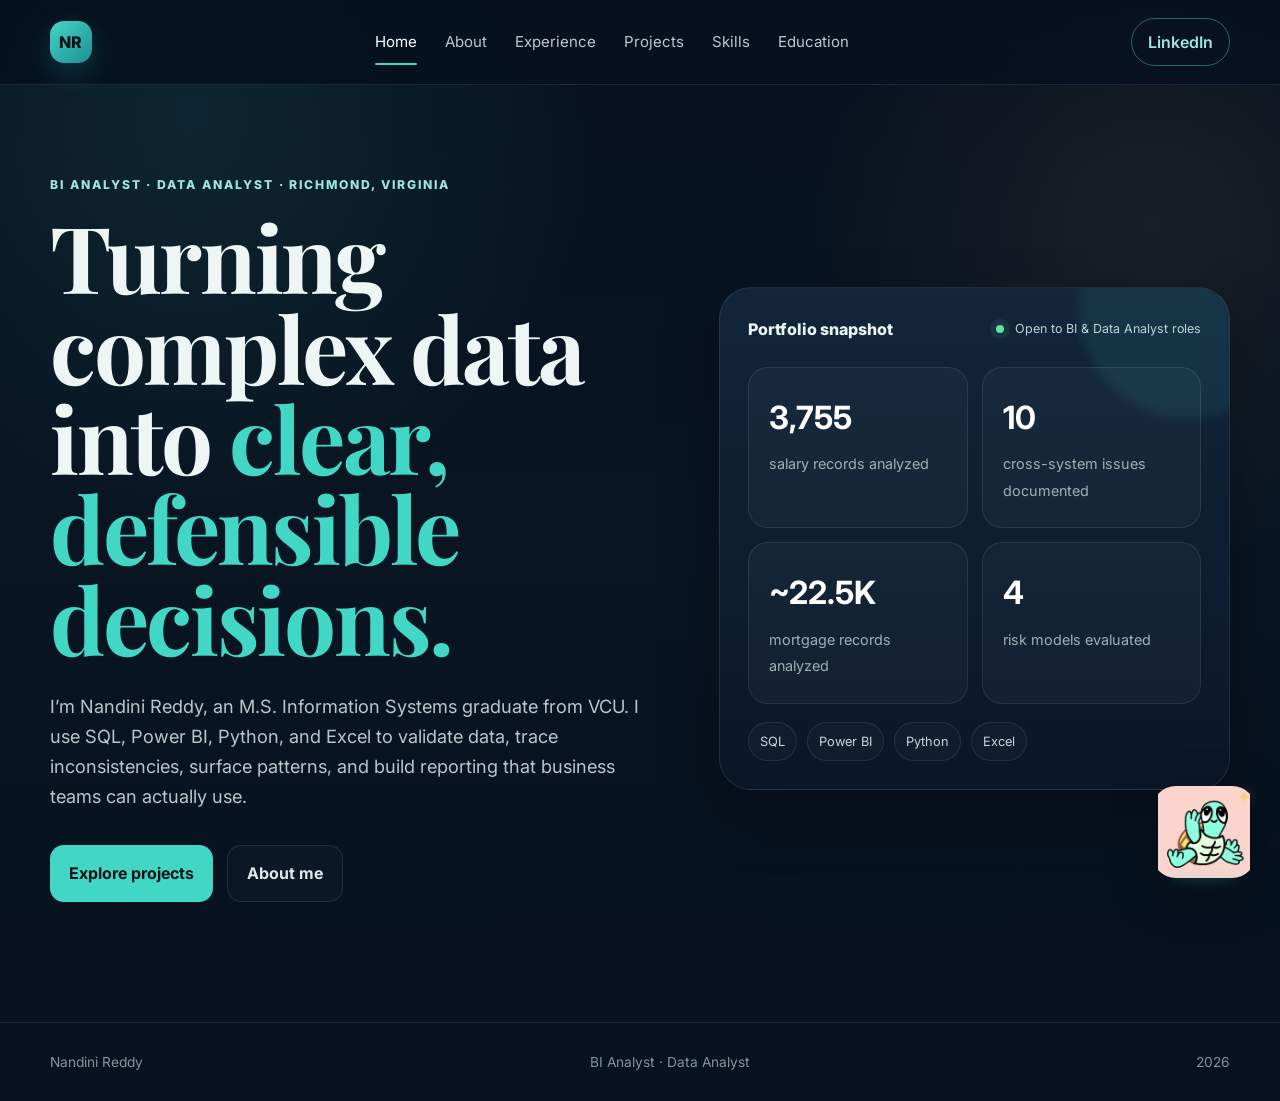
==== commit 2f6c5950: "Use animated WebP turtle assistant" ====
--- a/index.html
+++ b/index.html
@@ -2,4 +2,4 @@
 <header class="site-header"><a class="brand" href="index.html">NR</a><nav class="nav"><a class="active" href="index.html">Home</a><a href="about.html">About</a><a href="experience.html">Experience</a><a href="projects.html">Projects</a><a href="skills.html">Skills</a><a href="education.html">Education</a></nav><a class="nav-cta" href="https://www.linkedin.com/in/gnandinireddy" target="_blank">LinkedIn</a></header>
 <main class="single-page-main"><section class="hero section-shell"><div class="hero-copy reveal"><p class="eyebrow">BI Analyst · Data Analyst · Richmond, Virginia</p><h1>Turning complex data into <span>clear, defensible decisions.</span></h1><p class="hero-lede">I’m Nandini Reddy, an M.S. Information Systems graduate from VCU. I use SQL, Power BI, Python, and Excel to validate data, trace inconsistencies, surface patterns, and build reporting that business teams can actually use.</p><div class="hero-actions"><a class="btn btn-primary" href="projects.html">Explore projects</a><a class="btn btn-secondary" href="about.html">About me</a></div></div><aside class="hero-panel reveal"><div class="hero-panel-top"><p class="mini-label">Portfolio snapshot</p><span class="status-dot"><i></i> Open to BI & Data Analyst roles</span></div><div class="metric-grid"><div class="metric-card"><strong>3,755</strong><span>salary records analyzed</span></div><div class="metric-card"><strong>10</strong><span>cross-system issues documented</span></div><div class="metric-card"><strong>~22.5K</strong><span>mortgage records analyzed</span></div><div class="metric-card"><strong>4</strong><span>risk models evaluated</span></div></div><div class="stack-line"><span>SQL</span><span>Power BI</span><span>Python</span><span>Excel</span></div></aside></section></main>
 <footer><div class="section-shell footer-inner"><span>Nandini Reddy</span><span>BI Analyst · Data Analyst</span><span id="year"></span></div></footer>
-<button class="turtle-assistant open-assistant" type="button" aria-label="Open Nandi portfolio assistant"><span class="turtle-sparkle">✦</span><img src="nandini-turtle.png" alt="Nandi turtle assistant"><span class="turtle-tip">Ask Nandi</span></button><div class="assistant-shell" id="assistantShell" aria-hidden="true"><div class="assistant-backdrop" data-close-assistant></div><section class="assistant-panel"><div class="assistant-head"><div><p class="mini-label">Portfolio assistant</p><h2>Nandi</h2></div><button class="assistant-close" data-close-assistant>×</button></div><div class="assistant-note">Curated portfolio facts only — no invented credentials.</div><div class="assistant-messages" id="assistantMessages"><div class="bot-message">Hi! I’m Nandi. Ask me about Nandini’s skills, projects, experience, education, or target roles.</div></div><div class="assistant-suggestions"><button>Strongest projects?</button><button>What tools does she use?</button><button>Tell me about her experience</button><button>What roles is she targeting?</button></div><form class="assistant-form" id="assistantForm"><input id="assistantInput" autocomplete="off" placeholder="Ask Nandi…"><button type="submit">Send</button></form></section></div><script src="script.js"></script></body></html>+<button class="turtle-assistant open-assistant" type="button" aria-label="Open Nandi portfolio assistant"><span class="turtle-sparkle">✦</span><img src="nandini_turtle.webp" alt="Nandi turtle assistant"><span class="turtle-tip">Ask Nandi</span></button><div class="assistant-shell" id="assistantShell" aria-hidden="true"><div class="assistant-backdrop" data-close-assistant></div><section class="assistant-panel"><div class="assistant-head"><div><p class="mini-label">Portfolio assistant</p><h2>Nandi</h2></div><button class="assistant-close" data-close-assistant>×</button></div><div class="assistant-note">Curated portfolio facts only — no invented credentials.</div><div class="assistant-messages" id="assistantMessages"><div class="bot-message">Hi! I’m Nandi. Ask me about Nandini’s skills, projects, experience, education, or target roles.</div></div><div class="assistant-suggestions"><button>Strongest projects?</button><button>What tools does she use?</button><button>Tell me about her experience</button><button>What roles is she targeting?</button></div><form class="assistant-form" id="assistantForm"><input id="assistantInput" autocomplete="off" placeholder="Ask Nandi…"><button type="submit">Send</button></form></section></div><script src="script.js"></script></body></html>
--- a/turtle.css
+++ b/turtle.css
@@ -0,0 +1,114 @@
+.turtle-assistant{
+  position:fixed;
+  right:24px;
+  bottom:22px;
+  z-index:35;
+  width:104px;
+  height:92px;
+  border:0;
+  background:transparent;
+  padding:0;
+  cursor:pointer;
+  filter:drop-shadow(0 14px 24px rgba(0,0,0,.28));
+  animation:turtleFloat 3.2s ease-in-out infinite;
+}
+
+.turtle-assistant img{
+  width:100%;
+  height:100%;
+  object-fit:contain;
+  display:block;
+  border-radius:24px;
+  transition:transform .22s ease,filter .22s ease;
+}
+
+.turtle-assistant:hover img{
+  transform:scale(1.08) rotate(-2deg);
+  filter:brightness(1.05) saturate(1.08);
+}
+
+.turtle-tip{
+  position:absolute;
+  right:76px;
+  bottom:54px;
+  white-space:nowrap;
+  background:rgba(12,29,46,.96);
+  color:#ecfffb;
+  border:1px solid rgba(66,215,197,.24);
+  border-radius:999px;
+  padding:8px 12px;
+  font-size:.78rem;
+  font-weight:800;
+  opacity:0;
+  transform:translateX(8px);
+  pointer-events:none;
+  transition:opacity .2s ease,transform .2s ease;
+  box-shadow:0 10px 28px rgba(0,0,0,.22);
+}
+
+.turtle-assistant:hover .turtle-tip,
+.turtle-assistant:focus-visible .turtle-tip{
+  opacity:1;
+  transform:translateX(0);
+}
+
+.turtle-sparkle{
+  position:absolute;
+  top:-2px;
+  right:5px;
+  color:#f6cf77;
+  font-size:1.05rem;
+  animation:sparkleTwinkle 1.8s ease-in-out infinite;
+  text-shadow:0 0 12px rgba(246,207,119,.45);
+}
+
+.turtle-assistant:after{
+  content:"";
+  position:absolute;
+  left:17px;
+  right:17px;
+  bottom:-5px;
+  height:10px;
+  border-radius:50%;
+  background:rgba(66,215,197,.16);
+  filter:blur(5px);
+  animation:turtleShadow 3.2s ease-in-out infinite;
+}
+
+.assistant-panel .assistant-head h2:after{
+  content:"  · Portfolio Assistant";
+  color:#9db2b5;
+  font-size:.72rem;
+  font-weight:600;
+}
+
+@keyframes turtleFloat{
+  0%,100%{transform:translateY(0) rotate(0deg)}
+  50%{transform:translateY(-8px) rotate(1deg)}
+}
+
+@keyframes turtleShadow{
+  0%,100%{transform:scaleX(1);opacity:.7}
+  50%{transform:scaleX(.78);opacity:.4}
+}
+
+@keyframes sparkleTwinkle{
+  0%,100%{transform:scale(.8) rotate(0deg);opacity:.45}
+  50%{transform:scale(1.2) rotate(18deg);opacity:1}
+}
+
+@media (max-width:620px){
+  .turtle-assistant{
+    width:82px;
+    height:72px;
+    right:12px;
+    bottom:12px;
+  }
+  .turtle-tip{display:none}
+}
+
+@media (prefers-reduced-motion:reduce){
+  .turtle-assistant,
+  .turtle-assistant:after,
+  .turtle-sparkle{animation:none}
+}
